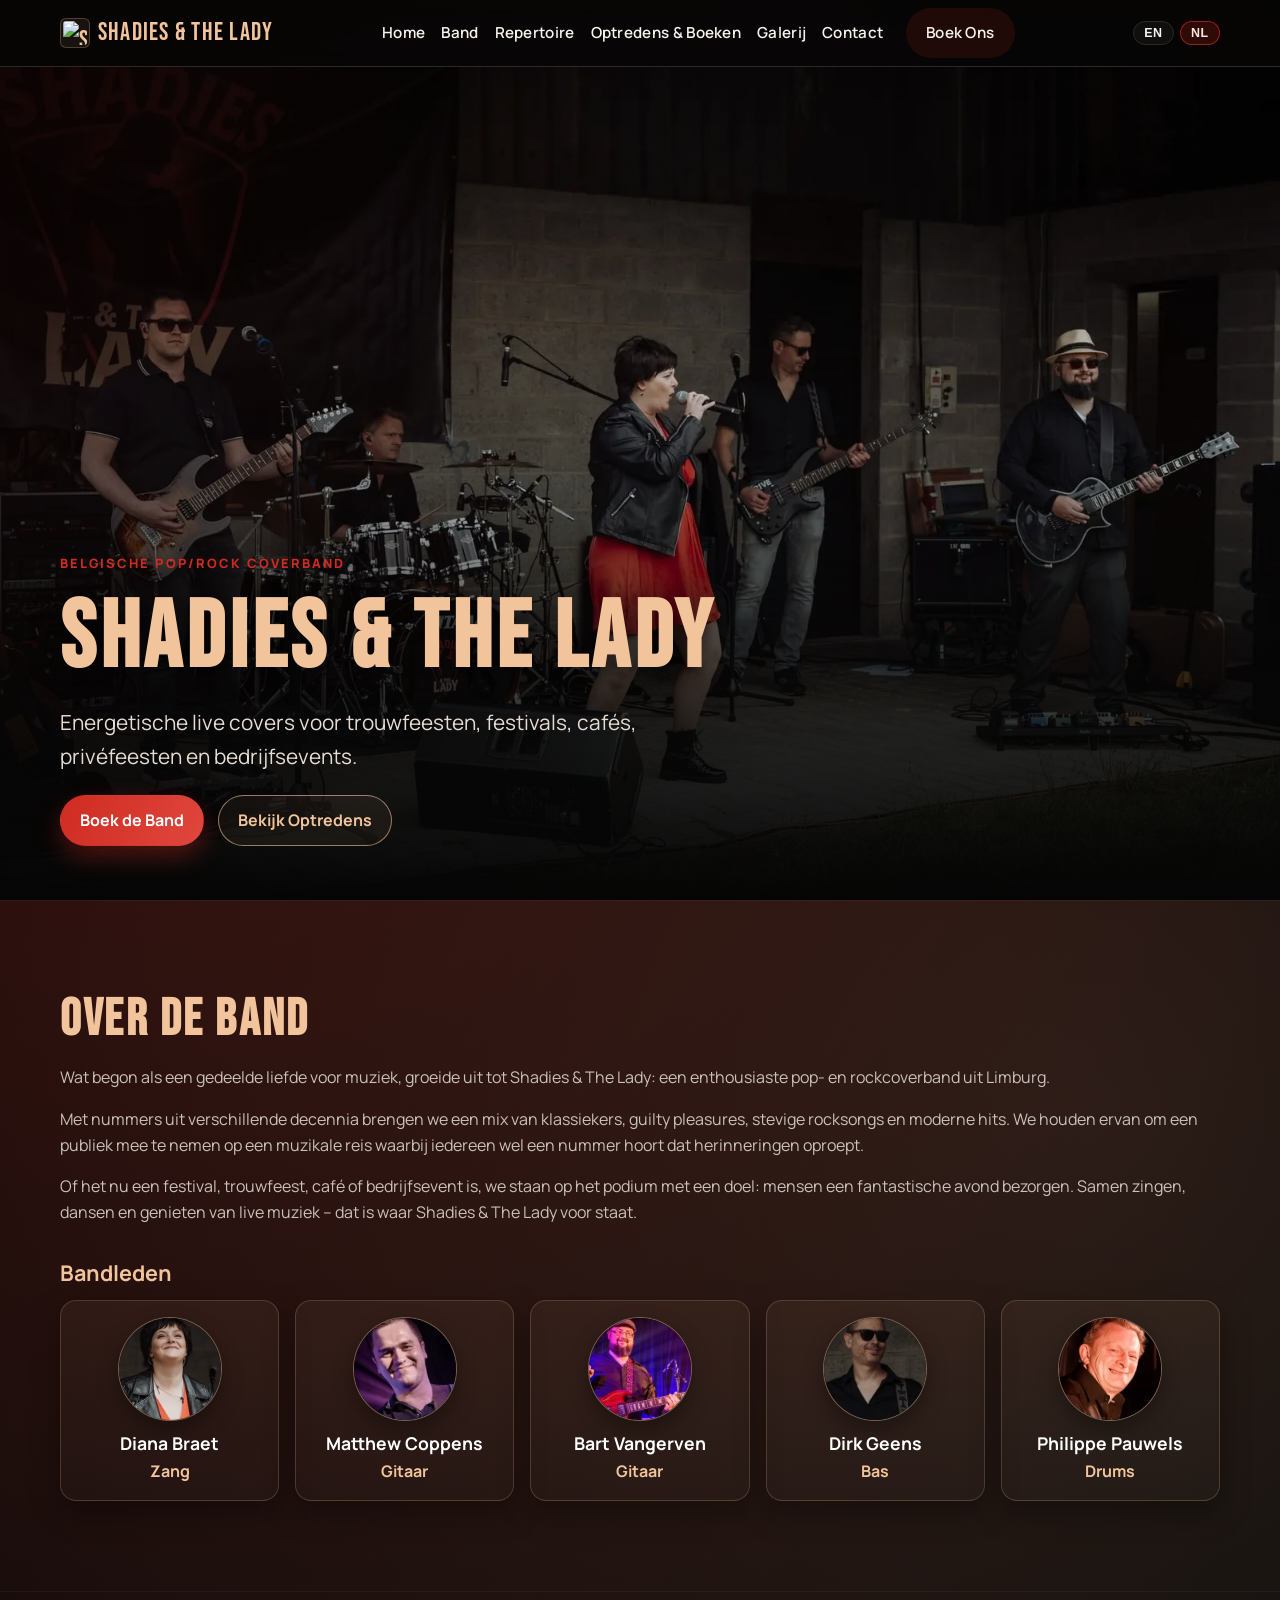
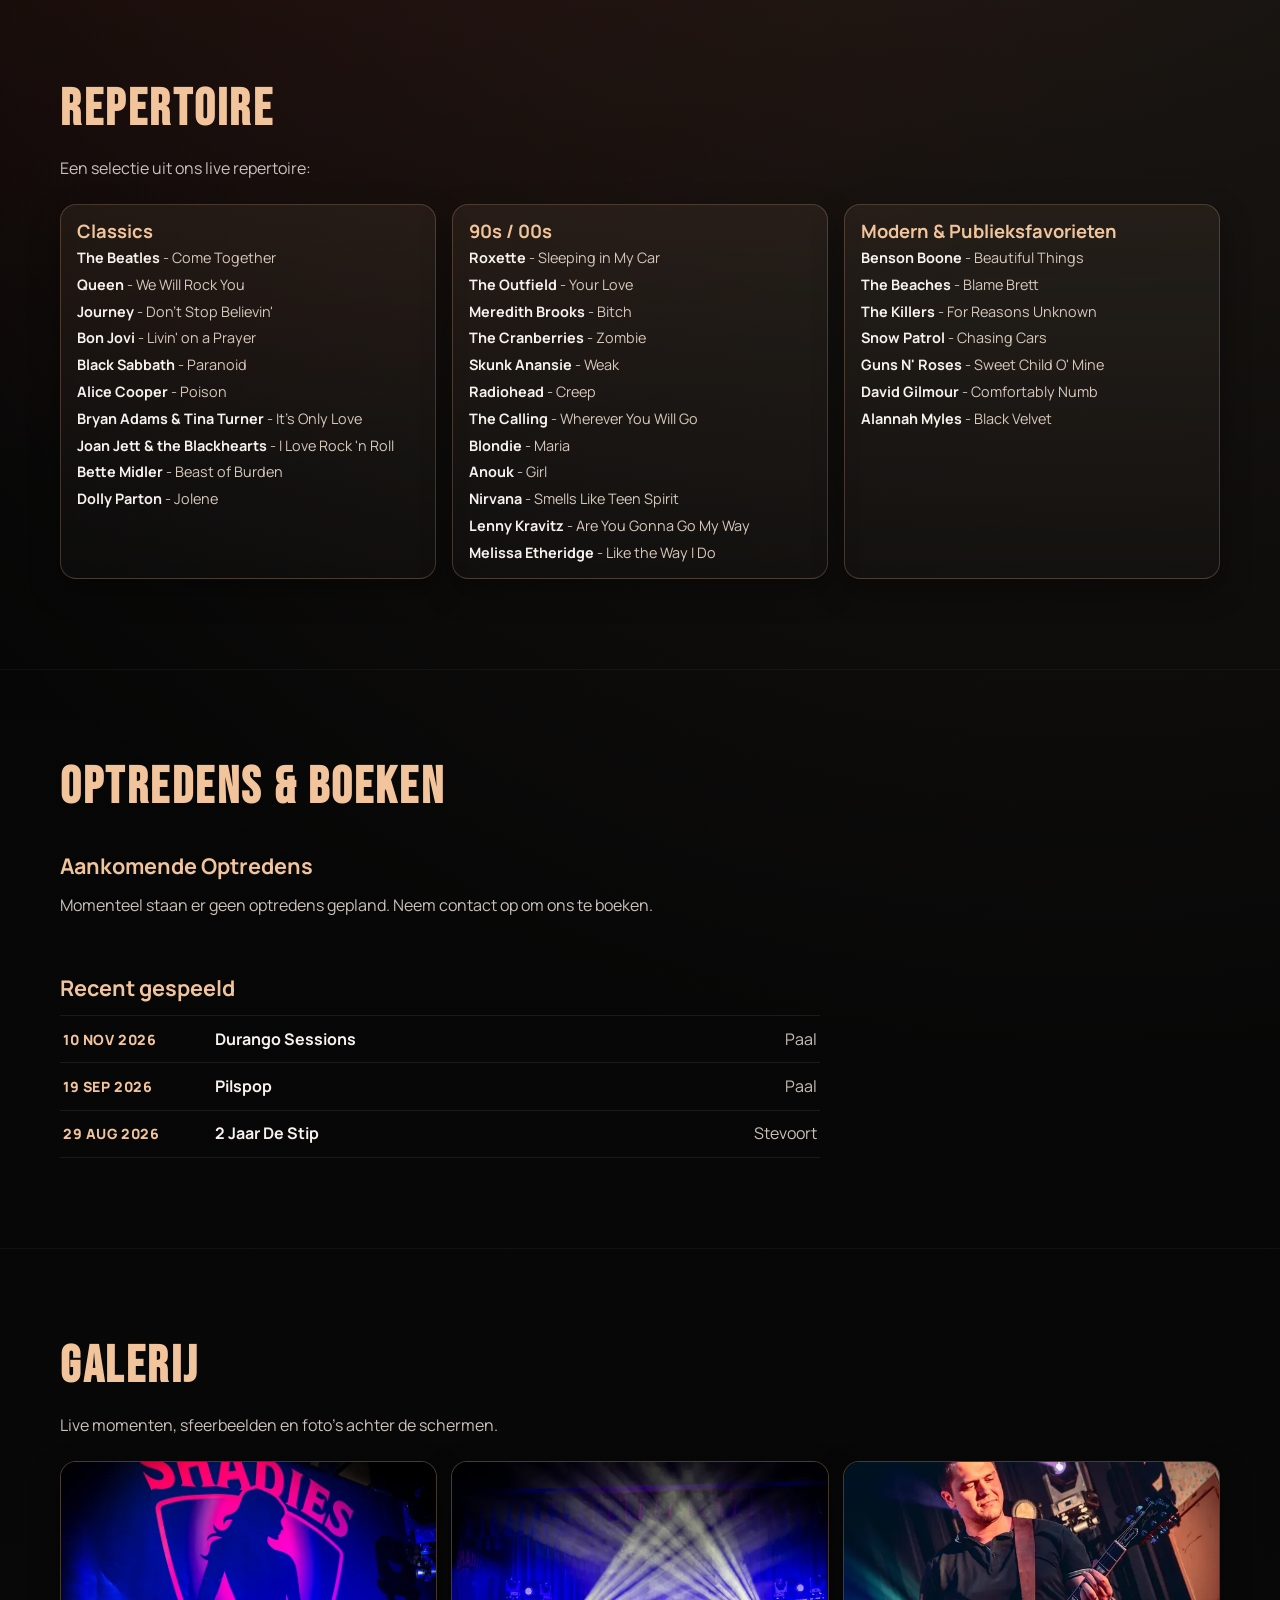
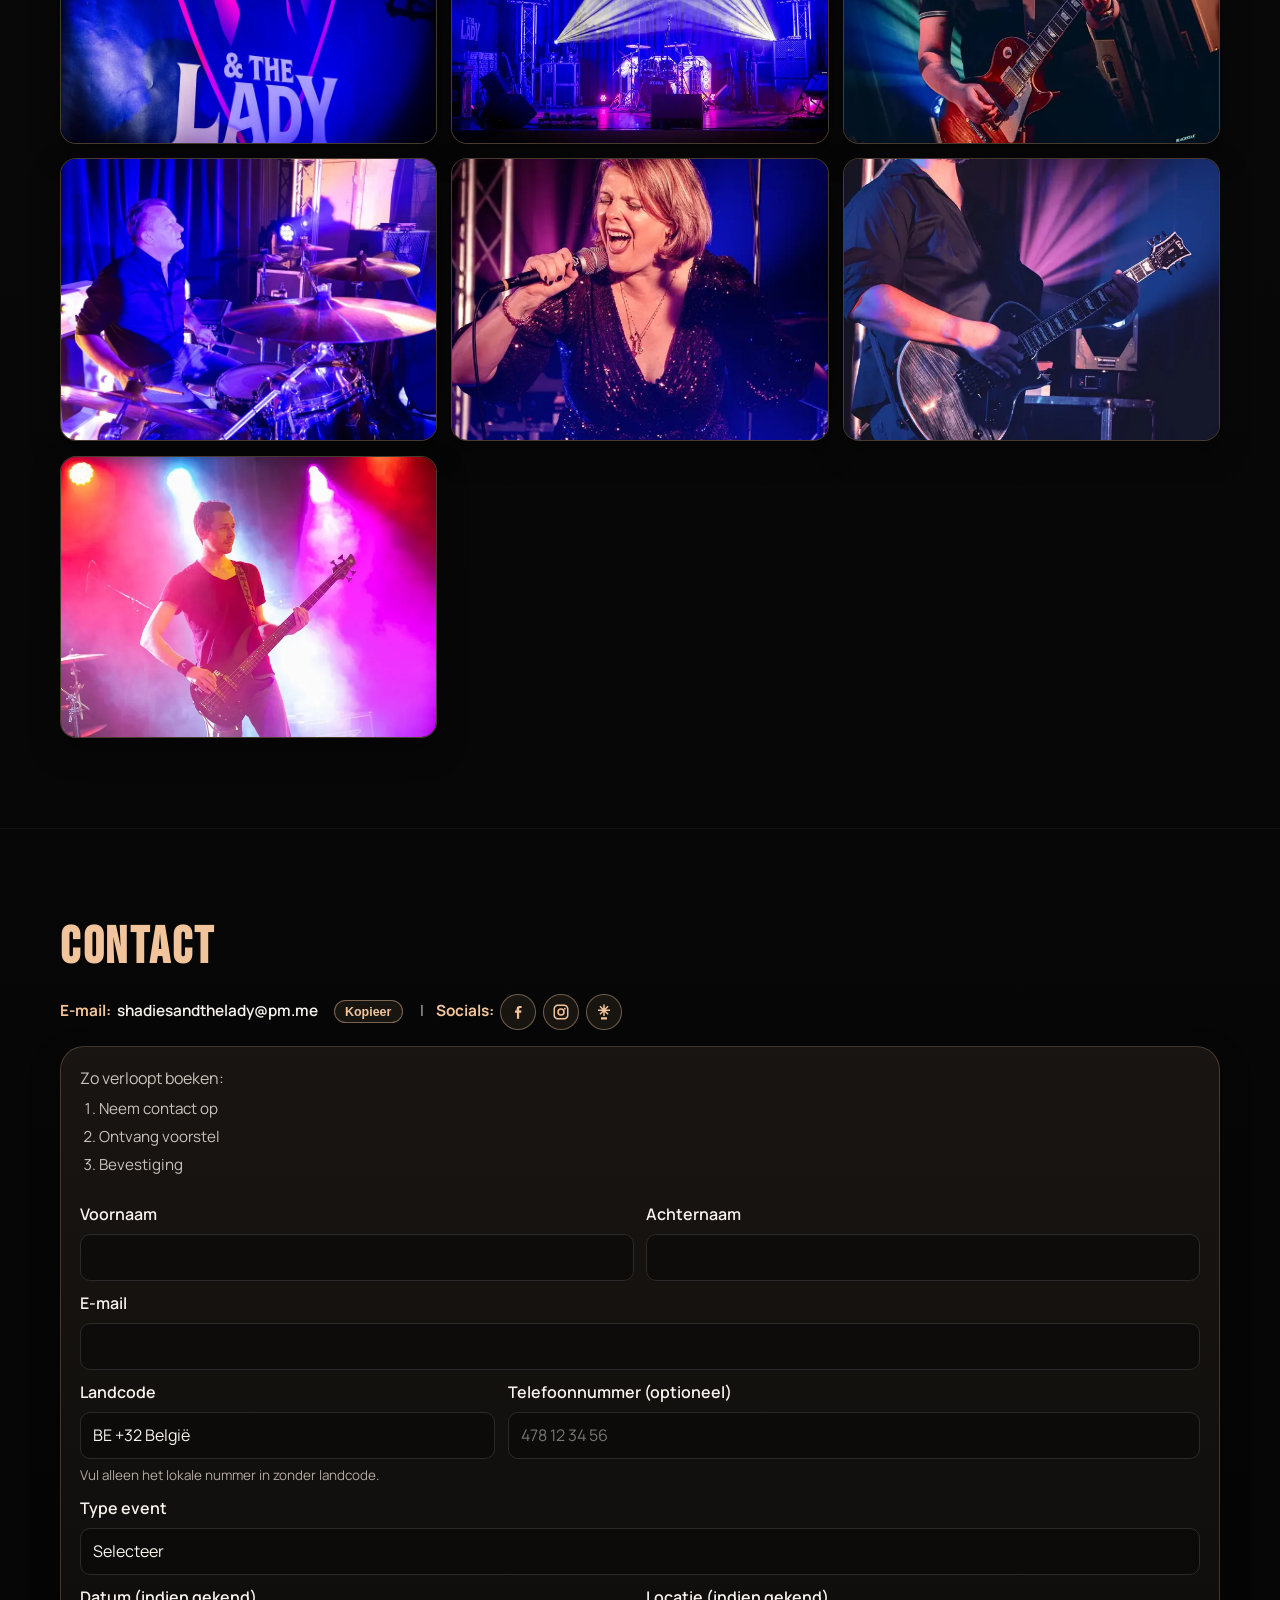
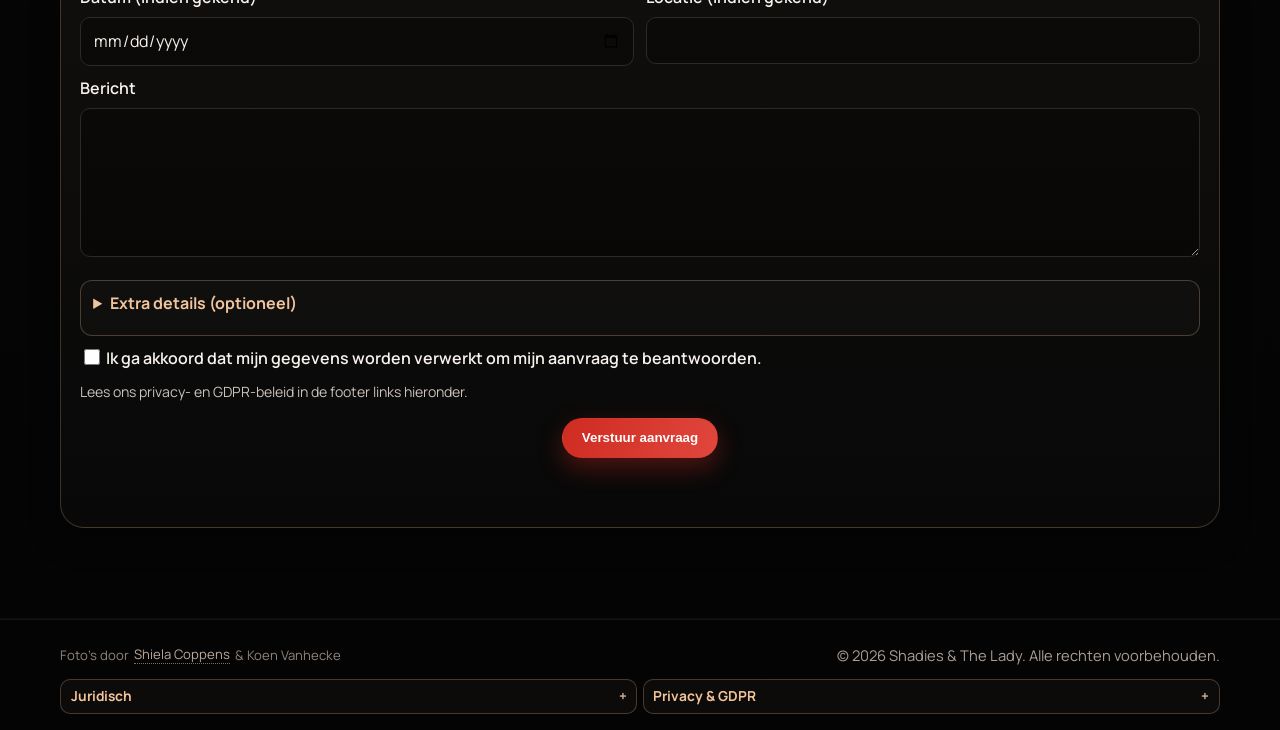
==== index.html @ c7a5f07b "Add files via upload" ====
<!DOCTYPE html>
<!--
  File purpose: Main one-page website for Shadies & The Lady.
  Bilingual content hooks, booking info, and contact form integration.
  The gig list is rendered into #gigsTimeline from the GIGS array in js/script.js.
-->
<html lang="nl" data-current-lang="nl">
<head>
  <meta charset="UTF-8" />
  <meta name="viewport" content="width=device-width, initial-scale=1.0" />

  <!-- SEO -->
  <meta
    name="description"
    content="Shadies & The Lady is een all-round Belgische pop/rock coverband uit Limburg. Wij spelen op trouwfeesten, festivals, privéfeesten, cafés en bedrijfsevents."
    data-i18n-attr="content"
    data-i18n-key="meta.description"
  />
  <meta
    name="keywords"
    content="Shadies & The Lady, coverband, pop covers, rock covers, Limburg, België, trouwband, festivalband, live muziek"
  />
  <meta
    property="og:title"
    content="Shadies & The Lady | Pop & Rock Coverband Limburg België"
    data-i18n-attr="content"
    data-i18n-key="meta.ogTitle"
  />
  <meta
    property="og:description"
    content="Energetische live covers voor trouwfeesten, festivals, privéfeesten, cafés en bedrijfsevents."
    data-i18n-attr="content"
    data-i18n-key="meta.ogDescription"
  />
  <meta property="og:type" content="website" />
  <meta property="og:site_name" content="Shadies & The Lady" />
  <meta property="og:locale" content="nl_BE" />
  <meta property="og:locale:alternate" content="en_US" />
  <meta property="og:url" content="https://www.shadiesandthelady.be/" />
  <meta property="og:image" content="https://www.shadiesandthelady.be/assets/images/social-preview-band.jpg" />
  <meta property="og:image:type" content="image/jpeg" />
  <meta property="og:image:width" content="1200" />
  <meta property="og:image:height" content="630" />
  <meta
    property="og:image:alt"
    content="Shadies & The Lady live op het podium"
    data-i18n-attr="content"
    data-i18n-key="meta.ogImageAlt"
  />
  <meta name="twitter:card" content="summary_large_image" />
  <meta
    name="twitter:title"
    content="Shadies & The Lady | Pop & Rock Coverband Limburg België"
    data-i18n-attr="content"
    data-i18n-key="meta.ogTitle"
  />
  <meta
    name="twitter:description"
    content="Energetische live covers voor trouwfeesten, festivals, privéfeesten, cafés en bedrijfsevents."
    data-i18n-attr="content"
    data-i18n-key="meta.ogDescription"
  />
  <meta name="twitter:image" content="https://www.shadiesandthelady.be/assets/images/social-preview-band.jpg" />
  <meta
    name="twitter:image:alt"
    content="Shadies & The Lady live op het podium"
    data-i18n-attr="content"
    data-i18n-key="meta.ogImageAlt"
  />

  <title data-i18n-key="meta.title">Shadies & The Lady | Pop & Rock Coverband Limburg België</title>

  <link rel="preload" href="assets/fonts/bebas-neue-latin.woff2" as="font" type="font/woff2" crossorigin />
  <link rel="preload" href="assets/fonts/manrope-latin-variable.woff2" as="font" type="font/woff2" crossorigin />
  <link rel="stylesheet" href="css/style.css" />
  <link rel="canonical" href="https://www.shadiesandthelady.be/" />
  <link rel="icon" type="image/png" sizes="32x32" href="assets/images/Shadies-and-the-lady_favicon.png" />
  <link rel="apple-touch-icon" href="assets/images/apple-touch-icon.png" />

  <script type="application/ld+json">
  {
    "@context": "https://schema.org",
    "@type": "MusicGroup",
    "name": "Shadies & The Lady",
    "url": "https://www.shadiesandthelady.be/",
    "image": "https://www.shadiesandthelady.be/assets/images/social-preview-band.jpg",
    "logo": "https://www.shadiesandthelady.be/assets/images/Shadies-and-the-lady.svg",
    "description": "Shadies & The Lady is een all-round Belgische pop/rock coverband uit Limburg voor trouwfeesten, festivals, privéfeesten, cafés en bedrijfsevents.",
    "genre": ["Pop", "Rock", "Cover band"],
    "email": "shadiesandthelady@pm.me",
    "foundingLocation": {
      "@type": "Place",
      "address": {
        "@type": "PostalAddress",
        "addressRegion": "Limburg",
        "addressCountry": "BE"
      }
    },
    "areaServed": {
      "@type": "Country",
      "name": "Belgium"
    },
    "sameAs": [
      "https://www.facebook.com/people/Shadies-The-Lady/61582410604672/",
      "https://www.instagram.com/shadiesandthelady",
      "https://linktr.ee/shadiesandthelady"
    ],
    "member": [
      { "@type": "Person", "name": "Diana Braet", "roleName": "Vocals" },
      { "@type": "Person", "name": "Matthew Coppens", "roleName": "Guitar" },
      { "@type": "Person", "name": "Bart Vangerven", "roleName": "Guitar" },
      { "@type": "Person", "name": "Dirk Geens", "roleName": "Bass" },
      { "@type": "Person", "name": "Philippe Pauwels", "roleName": "Drums" }
    ]
  }
  </script>

  <script type="application/ld+json" id="gigsStructuredData"></script>
</head>
<body>
  <header class="site-header">
    <div class="container nav-container">
      <a class="brand" href="#home" aria-label="Ga naar home sectie" data-i18n-aria-label-key="brand.homeAria">
        <img
          class="brand-logo"
          src="assets/images/Shadies-and-the-lady.svg"
          alt="Shadies and The Lady logo"
          width="400"
          height="400"
        />
        <span class="brand-text">Shadies &amp; The Lady</span>
      </a>

      <button
        class="nav-toggle"
        aria-label="Open navigatiemenu"
        aria-expanded="false"
        data-i18n-aria-label-key="nav.toggleAria"
      >
        <span></span>
        <span></span>
        <span></span>
      </button>

      <nav class="site-nav" aria-label="Hoofdnavigatie" data-i18n-aria-label-key="nav.mainAria">
        <a href="#home" data-i18n-key="nav.home">Home</a>
        <a href="#band" data-i18n-key="nav.band">Band</a>
        <a href="#repertoire" data-i18n-key="nav.repertoire">Repertoire</a>
        <a href="#gigs-booking" data-i18n-key="nav.gigsBooking">Optredens &amp; Boeken</a>
        <a href="#gallery" data-i18n-key="nav.gallery">Galerij</a>
        <a href="#contact" data-i18n-key="nav.contact">Contact</a>
        <a class="btn btn-nav" href="#contact" data-i18n-key="nav.book">Boek Ons</a>
      </nav>

      <div class="language-switcher" aria-label="Taalkeuze" data-i18n-aria-label-key="lang.aria">
        <button type="button" class="lang-btn" data-lang="en" aria-pressed="false">EN</button>
        <button type="button" class="lang-btn is-active" data-lang="nl" aria-pressed="true">NL</button>
      </div>
    </div>
  </header>

  <main>
    <section id="home" class="section hero">
      <div class="hero-media">
        <img
          class="hero-photo"
          src="assets/images/band-live-1600.webp"
          srcset="
            assets/images/band-live-960.webp 960w,
            assets/images/band-live-1600.webp 1600w,
            assets/images/band-live-2048.webp 2048w
          "
          sizes="100vw"
          width="2048"
          height="1365"
          alt="Shadies & The Lady live op het podium"
          data-i18n-alt-key="hero.photoAlt"
          fetchpriority="high"
        />
      </div>
      <div class="container hero-content">
        <div class="hero-copy">
          <p class="eyebrow" data-i18n-key="hero.eyebrow">Belgische Pop/Rock Coverband</p>
          <h1>Shadies &amp; The Lady</h1>
          <p class="lead" data-i18n-key="hero.lead">
            Energetische live covers voor trouwfeesten, festivals, cafés, privéfeesten en bedrijfsevents.
          </p>
          <div class="hero-actions">
            <a class="btn btn-primary" href="#contact" data-i18n-key="hero.ctaPrimary">Boek de Band</a>
            <a class="btn btn-secondary" href="#gigs-booking" data-i18n-key="hero.ctaSecondary">Bekijk Optredens</a>
          </div>
        </div>
      </div>
    </section>

    <section id="band" class="section reveal">
      <div class="container">
        <h2 data-i18n-key="band.title">Over de Band</h2>
        <p data-i18n-key="band.p1">Wat begon als een gedeelde liefde voor muziek, groeide uit tot Shadies &amp; The Lady: een enthousiaste pop- en rockcoverband uit Limburg.</p>
        <p data-i18n-key="band.p2">
          Met nummers uit verschillende decennia brengen we een mix van klassiekers, guilty pleasures, stevige rocksongs en moderne hits. We houden ervan om een publiek mee te nemen op een muzikale reis waarbij iedereen wel een nummer hoort dat herinneringen oproept.
        </p>
        <p data-i18n-key="band.p3">
          Of het nu een festival, trouwfeest, café of bedrijfsevent is, we staan op het podium met een doel: mensen een fantastische avond bezorgen. Samen zingen, dansen en genieten van live muziek &ndash; dat is waar Shadies &amp; The Lady voor staat.
        </p>

        <h3 class="subsection-title" data-i18n-key="band.membersTitle">Bandleden</h3>

        <div class="members-grid" id="membersGrid">
          <article class="member-card member-toggle" data-member-id="diana" tabindex="0" role="button" aria-expanded="false" aria-controls="memberBioPanel">
            <div class="member-photo member-photo-diana">
              <img src="assets/images/headshot-diana.webp" alt="Diana Braet" loading="lazy" />
            </div>
            <h4>Diana Braet</h4>
            <p data-i18n-key="role.singer">Zang</p>
          </article>
          <article class="member-card member-toggle" data-member-id="matthew" tabindex="0" role="button" aria-expanded="false" aria-controls="memberBioPanel">
            <div class="member-photo member-photo-matthew">
              <img src="assets/images/headshot-matthew.webp" alt="Matthew Coppens" loading="lazy" />
            </div>
            <h4>Matthew Coppens</h4>
            <p data-i18n-key="role.guitar">Gitaar</p>
          </article>
          <article class="member-card member-toggle" data-member-id="bart" tabindex="0" role="button" aria-expanded="false" aria-controls="memberBioPanel">
            <div class="member-photo member-photo-bart">
              <img src="assets/images/headshot-bart.webp" alt="Bart Vangerven" loading="lazy" />
            </div>
            <h4>Bart Vangerven</h4>
            <p data-i18n-key="role.guitar">Gitaar</p>
          </article>
          <article class="member-card member-toggle" data-member-id="dirk" tabindex="0" role="button" aria-expanded="false" aria-controls="memberBioPanel">
            <div class="member-photo member-photo-dirk">
              <img src="assets/images/headshot-dirk.webp" alt="Dirk Geens" loading="lazy" />
            </div>
            <h4>Dirk Geens</h4>
            <p data-i18n-key="role.bass">Bas</p>
          </article>
          <article class="member-card member-toggle" data-member-id="philippe" tabindex="0" role="button" aria-expanded="false" aria-controls="memberBioPanel">
            <div class="member-photo member-photo-philippe">
              <img src="assets/images/headshot-philippe.webp" alt="Philippe Pauwels" loading="lazy" />
            </div>
            <h4>Philippe Pauwels</h4>
            <p data-i18n-key="role.drums">Drums</p>
          </article>

        </div>
        <article id="memberBioPanel" class="member-bio-panel" hidden aria-live="polite">
          <div id="memberBioText" class="member-bio-text"></div>
        </article>
      </div>
    </section>

    <section id="repertoire" class="section reveal">
      <div class="container">
        <h2 data-i18n-key="repertoire.title">Repertoire</h2>
        <p class="section-intro" data-i18n-key="repertoire.intro">Een selectie uit ons live repertoire:</p>
        <div class="repertoire-grid">
          <article class="repertoire-card">
            <h3 data-i18n-key="repertoire.classicsTitle">Classics</h3>
            <ul class="repertoire-songs">
              <li><span class="song-artist">The Beatles</span> - <span class="song-title">Come Together</span></li>
              <li><span class="song-artist">Queen</span> - <span class="song-title">We Will Rock You</span></li>
              <li><span class="song-artist">Journey</span> - <span class="song-title">Don't Stop Believin'</span></li>
              <li><span class="song-artist">Bon Jovi</span> - <span class="song-title">Livin' on a Prayer</span></li>
              <li><span class="song-artist">Black Sabbath</span> - <span class="song-title">Paranoid</span></li>
              <li><span class="song-artist">Alice Cooper</span> - <span class="song-title">Poison</span></li>
              <li><span class="song-artist">Bryan Adams &amp; Tina Turner</span> - <span class="song-title">It's Only Love</span></li>
              <li><span class="song-artist">Joan Jett &amp; the Blackhearts</span> - <span class="song-title">I Love Rock 'n Roll</span></li>
              <li><span class="song-artist">Bette Midler</span> - <span class="song-title">Beast of Burden</span></li>
              <li><span class="song-artist">Dolly Parton</span> - <span class="song-title">Jolene</span></li>
            </ul>
          </article>

          <article class="repertoire-card">
            <h3 data-i18n-key="repertoire.ninetiesTitle">90s / 00s</h3>
            <ul class="repertoire-songs">
              <li><span class="song-artist">Roxette</span> - <span class="song-title">Sleeping in My Car</span></li>
              <li><span class="song-artist">The Outfield</span> - <span class="song-title">Your Love</span></li>
              <li><span class="song-artist">Meredith Brooks</span> - <span class="song-title">Bitch</span></li>
              <li><span class="song-artist">The Cranberries</span> - <span class="song-title">Zombie</span></li>
              <li><span class="song-artist">Skunk Anansie</span> - <span class="song-title">Weak</span></li>
              <li><span class="song-artist">Radiohead</span> - <span class="song-title">Creep</span></li>
              <li><span class="song-artist">The Calling</span> - <span class="song-title">Wherever You Will Go</span></li>
              <li><span class="song-artist">Blondie</span> - <span class="song-title">Maria</span></li>
              <li><span class="song-artist">Anouk</span> - <span class="song-title">Girl</span></li>
              <li><span class="song-artist">Nirvana</span> - <span class="song-title">Smells Like Teen Spirit</span></li>
              <li><span class="song-artist">Lenny Kravitz</span> - <span class="song-title">Are You Gonna Go My Way</span></li>
              <li><span class="song-artist">Melissa Etheridge</span> - <span class="song-title">Like the Way I Do</span></li>
            </ul>
          </article>

          <article class="repertoire-card">
            <h3 data-i18n-key="repertoire.modernTitle">Modern &amp; Publieksfavorieten</h3>
            <ul class="repertoire-songs">
              <li><span class="song-artist">Benson Boone</span> - <span class="song-title">Beautiful Things</span></li>
              <li><span class="song-artist">The Beaches</span> - <span class="song-title">Blame Brett</span></li>
              <li><span class="song-artist">The Killers</span> - <span class="song-title">For Reasons Unknown</span></li>
              <li><span class="song-artist">Snow Patrol</span> - <span class="song-title">Chasing Cars</span></li>
              <li><span class="song-artist">Guns N' Roses</span> - <span class="song-title">Sweet Child O' Mine</span></li>
              <li><span class="song-artist">David Gilmour</span> - <span class="song-title">Comfortably Numb</span></li>
              <li><span class="song-artist">Alannah Myles</span> - <span class="song-title">Black Velvet</span></li>
            </ul>
          </article>
        </div>
      </div>
    </section>

    <section id="gigs-booking" class="section reveal">
      <div class="container">
        <h2 data-i18n-key="gigsBooking.title">Optredens &amp; Boeken</h2>

        <h3 class="subsection-title" data-i18n-key="gigs.title">Aankomende Optredens</h3>
        <div class="gigs-timeline" id="gigsTimeline"></div>
      </div>
    </section>

    <section id="gallery" class="section reveal">
      <div class="container">
        <h2 data-i18n-key="gallery.title">Galerij</h2>
        <p class="section-intro" data-i18n-key="gallery.intro">Live momenten, sfeerbeelden en foto's achter de schermen.</p>
        <div class="gallery-grid">
          <figure class="gallery-item">
            <img src="assets/images/live-moments-1000-thumb.webp" data-full="assets/images/live-moments-1000.jpg" alt="Banners zijn cool!" data-i18n-alt-key="gallery.photo1" loading="lazy" />
          </figure>
          <figure class="gallery-item">
            <img src="assets/images/live-moments-1001-thumb.webp" data-full="assets/images/live-moments-1001.jpg" alt="Ons werkstation" data-i18n-alt-key="gallery.photo2" loading="lazy" />
          </figure>
          <figure class="gallery-item">
            <img src="assets/images/live-moments-1002-thumb.webp" data-full="assets/images/live-moments-1002.jpg" alt="Matthew laat de gitaar knallen" data-i18n-alt-key="gallery.photo3" loading="lazy" />
          </figure>
          <figure class="gallery-item">
            <img src="assets/images/live-moments-1003-thumb.webp" data-full="assets/images/live-moments-1003.jpg" alt="Philippe gaat los op de drums" data-i18n-alt-key="gallery.photo4" loading="lazy" />
          </figure>
          <figure class="gallery-item">
            <img src="assets/images/live-moments-1004-thumb.webp" data-full="assets/images/live-moments-1004.jpg" alt="Diana zingt haar hart uit haar lijf" data-i18n-alt-key="gallery.photo5" loading="lazy" />
          </figure>
          <figure class="gallery-item">
            <img src="assets/images/live-moments-1005-thumb.webp" data-full="assets/images/live-moments-1005.jpg" alt="Bart trekt zijn gitaargezichten" data-i18n-alt-key="gallery.photo6" loading="lazy" />
          </figure>
          <figure class="gallery-item">
            <img src="assets/images/live-moments-1006-thumb.webp" data-full="assets/images/live-moments-1006.jpeg" alt="Dirk houdt de groove strak" data-i18n-alt-key="gallery.photo7" loading="lazy" />
          </figure>
        </div>

        <div
          id="galleryLightbox"
          class="gallery-lightbox"
          role="dialog"
          aria-modal="true"
          aria-hidden="true"
          aria-label="Vergrote galerijfoto"
          data-i18n-aria-label-key="gallery.lightboxDialogAria"
        >
          <button
            type="button"
            id="lightboxClose"
            class="lightbox-btn lightbox-close"
            aria-label="Sluiten"
            data-i18n-aria-label-key="gallery.lightboxCloseAria"
            title="Sluiten"
            data-i18n-title-key="gallery.lightboxCloseTitle"
          >
            ×
          </button>

          <button
            type="button"
            id="lightboxPrev"
            class="lightbox-btn lightbox-nav lightbox-prev"
            aria-label="Vorige foto"
            data-i18n-aria-label-key="gallery.lightboxPrevAria"
            title="Vorige"
            data-i18n-title-key="gallery.lightboxPrevTitle"
          >
            ‹
          </button>

          <figure class="lightbox-figure">
            <img id="lightboxImage" alt="" />
            <figcaption id="lightboxCaption" class="lightbox-caption"></figcaption>
          </figure>

          <p id="lightboxCounter" class="lightbox-counter" aria-live="polite"></p>

          <button
            type="button"
            id="lightboxNext"
            class="lightbox-btn lightbox-nav lightbox-next"
            aria-label="Volgende foto"
            data-i18n-aria-label-key="gallery.lightboxNextAria"
            title="Volgende"
            data-i18n-title-key="gallery.lightboxNextTitle"
          >
            ›
          </button>
        </div>
      </div>
    </section>

    <section id="contact" class="section reveal">
      <div class="container">
        <h2 data-i18n-key="contact.title">Contact</h2>

        <div class="contact-direct" role="group" aria-label="Direct contact">
          <div class="contact-direct-row">
            <strong data-i18n-key="contact.emailLabel">E-mail:</strong>
            <span id="contactEmail" class="contact-email">shadiesandthelady@pm.me</span>
            <button type="button" id="copyEmailButton" class="copy-btn" data-i18n-key="contact.copyEmail">Kopieer</button>
            <p id="copy-status" class="copy-status" aria-live="polite"></p>
          </div>
          <span class="contact-direct-sep" aria-hidden="true">|</span>
          <div class="contact-direct-row">
            <strong data-i18n-key="contact.socialLabel">Socials:</strong>
            <div class="social-links" role="list">
              <a
              class="social-link"
              href="https://www.facebook.com/people/Shadies-The-Lady/61582410604672/"
              target="_blank"
              rel="noopener noreferrer"
              aria-label="Facebook"
              data-i18n-aria-label-key="social.facebookAria"
              title="Facebook"
              data-i18n-title-key="social.facebookTitle"
            >
              <svg viewBox="0 0 24 24" aria-hidden="true" focusable="false">
                <path d="M13.5 21v-8h2.7l.4-3h-3.1V8.2c0-.9.3-1.5 1.6-1.5h1.7V4c-.3 0-1.3-.1-2.5-.1-2.5 0-4.2 1.5-4.2 4.3V10H8v3h2.6v8h2.9z" />
              </svg>
            </a>
            <a
              class="social-link"
              href="https://www.instagram.com/shadiesandthelady"
              target="_blank"
              rel="noopener noreferrer"
              aria-label="Instagram"
              data-i18n-aria-label-key="social.instagramAria"
              title="Instagram"
              data-i18n-title-key="social.instagramTitle"
            >
              <svg viewBox="0 0 24 24" aria-hidden="true" focusable="false">
                <path d="M7.5 2h9C19 2 22 5 22 7.5v9c0 2.5-3 5.5-5.5 5.5h-9C5 22 2 19 2 16.5v-9C2 5 5 2 7.5 2zm-.1 2C6 4 4 6 4 7.4v9.2C4 18 6 20 7.4 20h9.2c1.4 0 3.4-2 3.4-3.4V7.4C20 6 18 4 16.6 4H7.4zM12 7a5 5 0 100 10 5 5 0 000-10zm0 2.1a2.9 2.9 0 110 5.8 2.9 2.9 0 010-5.8zm5.2-2.7a1.2 1.2 0 100 2.4 1.2 1.2 0 000-2.4z" />
              </svg>
            </a>
            <a
              class="social-link"
              href="https://linktr.ee/shadiesandthelady"
              target="_blank"
              rel="noopener noreferrer"
              aria-label="Linktree"
              data-i18n-aria-label-key="social.linktreeAria"
              title="Linktree"
              data-i18n-title-key="social.linktreeTitle"
            >
              <svg viewBox="0 0 24 24" aria-hidden="true" focusable="false">
                <path d="M11 2h2v5.2l3.7-3.7 1.4 1.4L14.4 8.6H20v2h-5.6l3.7 3.7-1.4 1.4L13 12v5.2h-2V12l-3.7 3.7-1.4-1.4 3.7-3.7H4v-2h5.6L5.9 4.9l1.4-1.4L11 7.2V2zM8 19h8v3H8v-3z" />
              </svg>
            </a>
          </div>
          </div>
        </div>

        <div class="contact-layout">
          <form
            id="contact-form"
            class="contact-form contact-card"
            action="https://formspree.io/f/mwlevdzy"
            method="POST"
            novalidate
          >
            <p class="form-note" data-i18n-key="form.note">
              Zo verloopt boeken:
            </p>
            <ol class="booking-flow-inline">
              <li data-i18n-key="booking.step1Title">Neem contact op</li>
              <li data-i18n-key="booking.step2Title">Ontvang voorstel</li>
              <li data-i18n-key="booking.step3Title">Bevestiging</li>
            </ol>

            <div class="form-grid-two">
              <div>
                <label for="firstName" data-i18n-key="form.firstNameLabel">Voornaam</label>
                <input id="firstName" name="firstName" type="text" autocomplete="given-name" required />
              </div>
              <div>
                <label for="lastName" data-i18n-key="form.lastNameLabel">Achternaam</label>
                <input id="lastName" name="lastName" type="text" autocomplete="family-name" required />
              </div>
            </div>

            <label for="email" data-i18n-key="form.emailLabel">E-mail</label>
            <input id="email" name="email" type="email" autocomplete="email" required />

            <div class="form-grid-two phone-row">
              <div>
                <label for="phoneCountryCode" data-i18n-key="form.phoneCodeLabel">Landcode</label>
                <select id="phoneCountryCode" name="phoneCountryCode">
                  <option value="+32" data-i18n-key="form.phoneCodeBE">BE +32 België</option>
                  <option value="+31" data-i18n-key="form.phoneCodeNL">NL +31 Nederland</option>
                  <option value="+33" data-i18n-key="form.phoneCodeFR">FR +33 Frankrijk</option>
                  <option value="+49" data-i18n-key="form.phoneCodeDE">DE +49 Duitsland</option>
                  <option value="other" data-i18n-key="form.phoneCodeOther">Andere</option>
                </select>
              </div>
              <div>
                <label for="phoneNumber" data-i18n-key="form.phoneNumberOptionalLabel">Telefoonnummer (optioneel)</label>
                <input id="phoneNumber" name="phoneNumber" type="tel" inputmode="tel" autocomplete="tel-national" placeholder="478 12 34 56" />
              </div>
            </div>
            <p class="field-help" data-i18n-key="form.phoneHelp">Vul alleen het lokale nummer in zonder landcode.</p>

            <label for="eventType" data-i18n-key="form.eventTypeLabel">Type event</label>
            <select id="eventType" name="eventType" required>
              <option value="" data-i18n-key="form.selectDefault">Selecteer</option>
              <option value="wedding" data-i18n-key="form.eventWedding">Trouwfeest</option>
              <option value="festival" data-i18n-key="form.eventFestival">Festival</option>
              <option value="private" data-i18n-key="form.eventPrivate">Privéfeest</option>
              <option value="corporate" data-i18n-key="form.eventCorporate">Bedrijfsevent</option>
              <option value="other" data-i18n-key="form.eventOther">Anders</option>
            </select>

            <div class="form-grid-two">
              <div>
                <label for="eventDate" data-i18n-key="form.dateLabel">Datum (indien gekend)</label>
                <input id="eventDate" name="eventDate" type="date" />
              </div>
              <div>
                <label for="location" data-i18n-key="form.locationLabel">Locatie (indien gekend)</label>
                <input id="location" name="location" type="text" />
              </div>
            </div>

            <label for="message" data-i18n-key="form.messageLabel">Bericht</label>
            <textarea id="message" name="message" rows="5" required></textarea>

            <details class="optional-details">
              <summary data-i18n-key="form.optionalDetailsSummary">Extra details (optioneel)</summary>

              <label for="specialRequests" data-i18n-key="form.specialRequestsLabel">Speciale wensen of verzoeknummers</label>
              <textarea id="specialRequests" name="specialRequests" rows="4"></textarea>
            </details>

            <label class="consent-row" for="privacyConsent">
              <input id="privacyConsent" name="privacyConsent" type="checkbox" required />
              <span data-i18n-key="form.privacyConsent">Ik ga akkoord dat mijn gegevens worden verwerkt om mijn aanvraag te beantwoorden.</span>
            </label>
            <p class="privacy-note" data-i18n-key="form.privacyNote">Lees ons privacy- en GDPR-beleid in de footer links hieronder.</p>

            <input type="hidden" id="formLanguage" name="language" value="nl" />
            <input type="text" name="_gotcha" tabindex="-1" autocomplete="off" aria-hidden="true" class="hp-field" />
            <input type="hidden" name="_subject" value="Nieuwe boekingsaanvraag via website" />

            <button type="submit" class="btn btn-primary" data-i18n-key="form.submit">Verstuur aanvraag</button>
            <p id="form-status" class="form-status" aria-live="polite"></p>
          </form>
        </div>
      </div>
    </section>

  </main>

  <footer class="site-footer">
    <div class="container footer-bottom">
      <div class="footer-meta">
        <span class="photo-credits">
          <span data-i18n-key="footer.photoCreditsLabel">Foto's door</span>
          <a href="https://www.momentsbyshiela.be/" target="_blank" rel="noopener noreferrer">Shiela Coppens</a>
          <span>&amp; Koen Vanhecke</span>
        </span>
        <p data-i18n-key="footer.copy">© 2026 Shadies &amp; The Lady. Alle rechten voorbehouden.</p>
      </div>

      <div class="footer-legal-accordion">
        <details class="footer-legal-item">
          <summary data-i18n-key="footer.legalLink">Juridisch</summary>
          <p data-i18n-key="legal.text">Deze website dient als informatie- en contactkanaal voor boekingen van Shadies &amp; The Lady.</p>
        </details>
        <details class="footer-legal-item">
          <summary data-i18n-key="footer.privacyLink">Privacy &amp; GDPR</summary>
          <p data-i18n-key="privacy.text">We gebruiken ingezonden contactgegevens uitsluitend om je aanvraag te beantwoorden. Formulierinzendingen worden verwerkt via Formspree als verwerker. Volgens hun publieke documentatie worden inzendingen op het gratis plan tot 30 dagen bewaard, en gebruikt Formspree Standard Contractual Clauses voor internationale gegevensoverdracht. Wij bewaren je gegevens zelf niet langer dan nodig voor de opvolging van je aanvraag.</p>
        </details>
      </div>
    </div>
  </footer>

  <script src="js/script.js"></script>
</body>
</html>
---- css/style.css ----
/*
  File purpose: Styling for the one-page bilingual band website.
  Includes responsive layout, gig cards and poster buttons, booking/contact styles,
  lightbox styles, and accessibility-friendly UI with reduced-motion support.
*/

/* Fonts are self-hosted (no requests to Google), both under the SIL Open Font License. */
@font-face {
  font-family: "Bebas Neue";
  font-style: normal;
  font-weight: 400;
  font-display: swap;
  src: url("../assets/fonts/bebas-neue-latin.woff2") format("woff2");
}

@font-face {
  font-family: "Manrope";
  font-style: normal;
  font-weight: 200 800;
  font-display: swap;
  src: url("../assets/fonts/manrope-latin-variable.woff2") format("woff2");
}

:root {
  --color-bg: #050505;
  --color-bg-soft: #101010;
  --color-primary: #f2c49b;
  --color-accent: #cf2b21;
  --color-text: #f7f2ed;
  --color-text-muted: #c9c1ba;
  --color-line: #2a2a2a;
  --color-card: rgba(255, 255, 255, 0.03);
  --radius-sm: 10px;
  --radius-md: 16px;
  --radius-lg: 24px;
  --shadow-soft: 0 12px 30px rgba(0, 0, 0, 0.35);
  --container-max: 1160px;
  --ease: 250ms ease;
}

*,
*::before,
*::after {
  box-sizing: border-box;
}

html {
  scroll-behavior: smooth;
}

/* Keeps anchor targets clear of the sticky header. */
section[id] {
  scroll-margin-top: 76px;
}

body {
  margin: 0;
  font-family: "Manrope", "Segoe UI", Tahoma, sans-serif;
  color: var(--color-text);
  background:
    radial-gradient(circle at 15% 10%, rgba(207, 43, 33, 0.22), transparent 30%),
    radial-gradient(circle at 85% 20%, rgba(242, 196, 155, 0.12), transparent 35%),
    linear-gradient(180deg, #020202 0%, #080808 60%, #040404 100%);
  line-height: 1.6;
}

img,
iframe {
  max-width: 100%;
  display: block;
}

.container {
  width: min(100% - 2.5rem, var(--container-max));
  margin-inline: auto;
}

.site-header {
  position: sticky;
  top: 0;
  z-index: 30;
  background: rgba(5, 5, 5, 0.9);
  backdrop-filter: blur(8px);
  border-bottom: 1px solid var(--color-line);
}

.nav-container {
  min-height: 66px;
  display: flex;
  align-items: center;
  justify-content: space-between;
  gap: 0.9rem;
  position: relative;
}

.brand {
  text-decoration: none;
  color: var(--color-primary);
  font-family: "Bebas Neue", Impact, sans-serif;
  font-size: clamp(1.15rem, 3.3vw, 1.55rem);
  letter-spacing: 0.05em;
  white-space: nowrap;
  display: inline-flex;
  align-items: center;
  gap: 0.5rem;
}

.brand-logo {
  height: 30px;
  width: 30px;
  border-radius: 6px;
  object-fit: contain;
  background: rgba(242, 196, 155, 0.08);
  border: 1px solid rgba(242, 196, 155, 0.25);
  padding: 2px;
}

.brand-text {
  line-height: 1;
}

.site-nav {
  display: flex;
  align-items: center;
  gap: 1rem;
}

.site-nav a {
  position: relative;
  text-decoration: none;
  color: var(--color-text);
  font-weight: 600;
  font-size: 0.95rem;
  letter-spacing: 0.02em;
  transition: color var(--ease);
}

.site-nav a::after {
  content: "";
  position: absolute;
  left: 0;
  bottom: -0.35rem;
  width: 100%;
  height: 2px;
  background: linear-gradient(90deg, var(--color-accent), var(--color-primary));
  transform: scaleX(0);
  transform-origin: left;
  transition: transform var(--ease);
}

.site-nav a:hover,
.site-nav a:focus-visible {
  color: var(--color-primary);
}

.site-nav a:hover::after,
.site-nav a:focus-visible::after {
  transform: scaleX(1);
}

.btn-nav {
  background: rgba(207, 43, 33, 0.12);
  border-color: rgba(207, 43, 33, 0.45);
  color: #ffd7d4;
  margin-left: 0.4rem;
}

.btn-nav::after {
  display: none;
}

.language-switcher {
  display: inline-flex;
  gap: 0.35rem;
  margin-left: 0.6rem;
  align-items: center;
}

.lang-btn {
  border: 1px solid var(--color-line);
  background: rgba(255, 255, 255, 0.04);
  color: var(--color-text);
  border-radius: 999px;
  padding: 0.32rem 0.65rem;
  font-weight: 700;
  font-size: 0.78rem;
  letter-spacing: 0.04em;
  cursor: pointer;
  transition: all var(--ease);
  line-height: 1;
}

.lang-btn:hover,
.lang-btn:focus-visible {
  border-color: rgba(242, 196, 155, 0.55);
  color: var(--color-primary);
}

.lang-btn.is-active {
  background: rgba(207, 43, 33, 0.2);
  border-color: rgba(207, 43, 33, 0.65);
  color: #ffe3e0;
}

.nav-toggle {
  display: none;
  border: 1px solid var(--color-line);
  background: #111;
  color: var(--color-text);
  border-radius: var(--radius-sm);
  width: 46px;
  height: 42px;
  cursor: pointer;
}

.nav-toggle span {
  display: block;
  width: 22px;
  height: 2px;
  margin: 5px auto;
  background: var(--color-primary);
}

.section {
  padding: clamp(3.5rem, 7vw, 6rem) 0;
  border-bottom: 1px solid rgba(255, 255, 255, 0.04);
}

h1,
h2,
h3,
h4 {
  margin-top: 0;
  line-height: 1.15;
}

h1,
h2 {
  font-family: "Bebas Neue", Impact, sans-serif;
  letter-spacing: 0.05em;
}

h1 {
  font-size: clamp(2.8rem, 9vw, 5.9rem);
  color: var(--color-primary);
  margin-bottom: 0.8rem;
}

h2 {
  font-size: clamp(2rem, 6vw, 3.2rem);
  color: var(--color-primary);
  margin-bottom: 1rem;
}

h3.subsection-title {
  color: var(--color-primary);
  margin-top: 2.2rem;
  margin-bottom: 0.9rem;
  font-size: 1.35rem;
}

h4 {
  font-size: 1.1rem;
  margin-bottom: 0.35rem;
  color: #fff;
}

p {
  margin-top: 0;
  color: var(--color-text-muted);
}

.section-intro {
  max-width: 62ch;
  margin-bottom: 1.4rem;
}

/* Hero: full-width band photo with the text over a dark fade at the bottom. */
.section.hero {
  position: relative;
  min-height: min(calc(100vh - 66px), 920px);
  display: flex;
  align-items: flex-end;
  padding: 0;
  overflow: hidden;
  isolation: isolate;
}

.hero-media {
  position: absolute;
  inset: 0;
  z-index: -1;
  background: #0b0908;
}

.hero-photo {
  width: 100%;
  height: 100%;
  object-fit: cover;
  object-position: 50% 30%;
}

.hero-media::after {
  content: "";
  position: absolute;
  inset: 0;
  background:
    linear-gradient(0deg, #050505 0%, rgba(5, 5, 5, 0.82) 20%, rgba(5, 5, 5, 0.25) 48%, rgba(5, 5, 5, 0) 70%),
    linear-gradient(90deg, rgba(20, 4, 3, 0.45) 0%, rgba(20, 4, 3, 0) 55%);
}

.hero-content {
  padding-block: 8rem clamp(2.5rem, 6vh, 4.5rem);
}

.hero-copy h1 {
  text-shadow: 0 4px 30px rgba(0, 0, 0, 0.55);
}

.hero .lead {
  color: #e6dcd3;
}

.eyebrow {
  color: var(--color-accent);
  text-transform: uppercase;
  font-weight: 800;
  letter-spacing: 0.16em;
  font-size: 0.8rem;
  margin-bottom: 0.7rem;
}

.lead {
  font-size: clamp(1.05rem, 2.6vw, 1.3rem);
  max-width: 52ch;
}

.hero-actions {
  display: flex;
  flex-wrap: wrap;
  gap: 0.85rem;
  margin-top: 1.4rem;
}

.btn {
  display: inline-flex;
  align-items: center;
  justify-content: center;
  text-decoration: none;
  border-radius: 999px;
  padding: 0.72rem 1.2rem;
  font-weight: 700;
  transition: transform var(--ease), box-shadow var(--ease), background var(--ease), color var(--ease);
  border: 1px solid transparent;
  cursor: pointer;
}

.btn:hover,
.btn:focus-visible {
  transform: translateY(-2px);
}

.btn-primary {
  background: linear-gradient(120deg, var(--color-accent), #e0473d);
  color: #fff;
  box-shadow: 0 10px 24px rgba(207, 43, 33, 0.35);
}

.btn-primary:hover,
.btn-primary:focus-visible {
  box-shadow: 0 14px 28px rgba(207, 43, 33, 0.45);
}

.btn-secondary {
  color: var(--color-primary);
  border-color: rgba(242, 196, 155, 0.6);
  background: rgba(242, 196, 155, 0.06);
}

.btn-secondary:hover,
.btn-secondary:focus-visible {
  background: rgba(242, 196, 155, 0.14);
}

.members-grid {
  display: grid;
  grid-template-columns: repeat(5, minmax(0, 1fr));
  gap: 1rem;
}

.member-card {
  background: linear-gradient(180deg, rgba(242, 196, 155, 0.06), rgba(255, 255, 255, 0.02));
  border: 1px solid rgba(242, 196, 155, 0.2);
  border-radius: var(--radius-md);
  padding: 1rem;
  box-shadow: var(--shadow-soft);
  text-align: center;
}

.member-toggle {
  cursor: pointer;
  transition: transform var(--ease), border-color var(--ease), box-shadow var(--ease), background var(--ease);
}

.member-toggle:hover,
.member-toggle:focus-visible {
  transform: translateY(-2px);
  border-color: rgba(242, 196, 155, 0.52);
  box-shadow: 0 16px 28px rgba(0, 0, 0, 0.34);
}

.member-toggle.is-active {
  border-color: rgba(242, 196, 155, 0.78);
  border-left-color: var(--color-primary);
  border-left-width: 3px;
  background: linear-gradient(180deg, rgba(242, 196, 155, 0.16), rgba(255, 255, 255, 0.03));
  position: relative;
}

.member-toggle.is-active::after {
  content: "";
  position: absolute;
  left: 50%;
  bottom: -10px;
  transform: translateX(-50%) rotate(45deg);
  width: 14px;
  height: 14px;
  background: rgba(28, 22, 18, 0.96);
  border-right: 1px solid rgba(242, 196, 155, 0.52);
  border-bottom: 1px solid rgba(242, 196, 155, 0.52);
}

.member-photo {
  width: 104px;
  height: 104px;
  margin: 0 auto 0.75rem;
  border-radius: 50%;
  overflow: hidden;
  border: 1px solid rgba(242, 196, 155, 0.45);
  background: rgba(10, 10, 10, 0.7);
  box-shadow: 0 8px 20px rgba(0, 0, 0, 0.35);
}

.member-photo img {
  width: 100%;
  height: 100%;
  object-fit: cover;
  object-position: var(--headshot-pos, 50% 24%);
  transform: scale(var(--headshot-zoom, 1.24));
  transform-origin: center;
}

.member-photo-diana {
  --headshot-pos: 50% 36%;
  --headshot-zoom: 1.34;
}

.member-photo-matthew {
  --headshot-pos: 40% 27%;
  --headshot-zoom: 1.58;
}

.member-photo-bart {
  --headshot-pos: 36% 21%;
  --headshot-zoom: 1.44;
}

.member-photo-dirk {
  --headshot-pos: 45% 27%;
  --headshot-zoom: 1.66;
}

.member-photo-philippe {
  --headshot-pos: 39% 27%;
  --headshot-zoom: 1.64;
}

.member-card p {
  color: var(--color-primary);
  font-weight: 700;
  margin-bottom: 0;
}

.member-bio-panel {
  grid-column: 1 / -1;
  margin-top: 1.5rem;
  padding: 1rem 1.1rem 1rem 1.3rem;
  border-radius: var(--radius-md);
  border: 1px solid rgba(242, 196, 155, 0.28);
  border-left: 3px solid var(--color-primary);
  background: linear-gradient(180deg, rgba(242, 196, 155, 0.08), rgba(255, 255, 255, 0.02));
  box-shadow: var(--shadow-soft);
}

.member-bio-text {
  margin-bottom: 0;
  color: var(--color-text-muted);
}

.member-bio-text p {
  margin-top: 0;
  margin-bottom: 0.55rem;
  color: var(--color-text-muted);
}

.member-bio-text p:last-child {
  margin-bottom: 0;
}

.artist-list {
  list-style: none;
  margin: 1rem 0 0;
  padding: 0;
  display: flex;
  flex-wrap: wrap;
  gap: 0.65rem;
}

.artist-list li {
  border: 1px solid rgba(242, 196, 155, 0.35);
  background: rgba(242, 196, 155, 0.08);
  color: var(--color-text);
  border-radius: 999px;
  padding: 0.42rem 0.85rem;
  font-size: 0.92rem;
}

.repertoire-grid {
  display: grid;
  grid-template-columns: repeat(3, minmax(0, 1fr));
  gap: 1rem;
}

.repertoire-card {
  background: linear-gradient(180deg, rgba(242, 196, 155, 0.07), rgba(255, 255, 255, 0.02));
  border: 1px solid rgba(242, 196, 155, 0.22);
  border-radius: var(--radius-md);
  padding: 1rem;
  box-shadow: var(--shadow-soft);
}

.repertoire-card h3 {
  margin-bottom: 0.35rem;
  color: var(--color-primary);
  font-size: 1.15rem;
}

.repertoire-card p {
  margin-bottom: 0.7rem;
  font-size: 0.9rem;
}

.repertoire-songs {
  list-style: none;
  margin: 0;
  padding: 0;
  display: grid;
  gap: 0.46rem;
}

.repertoire-songs li {
  color: var(--color-text-muted);
  font-size: 0.9rem;
  line-height: 1.35;
}

.song-artist {
  color: var(--color-text);
  font-weight: 700;
}

.song-title {
  color: #d7c8bb;
}

.gigs-timeline {
  display: grid;
  grid-template-columns: repeat(2, minmax(0, 1fr));
  gap: 1rem;
}

.gigs-empty {
  grid-column: 1 / -1;
  margin: 0;
  color: var(--color-text-muted);
}

.gigs-recent {
  grid-column: 1 / -1;
  margin-top: 0.4rem;
}

.gigs-recent-list {
  max-width: 760px;
  list-style: none;
  margin: 0;
  padding: 0;
  border-top: 1px solid rgba(255, 255, 255, 0.08);
}

.gigs-recent-list li {
  display: grid;
  grid-template-columns: 8.5rem minmax(0, 1fr) auto;
  align-items: baseline;
  gap: 1rem;
  padding: 0.65rem 0.2rem;
  border-bottom: 1px solid rgba(255, 255, 255, 0.08);
}

.gigs-recent-date {
  color: var(--color-primary);
  font-weight: 800;
  font-size: 0.88rem;
  letter-spacing: 0.04em;
}

.gigs-recent-name {
  color: var(--color-text);
  font-weight: 700;
}

.gigs-recent-place {
  color: var(--color-text-muted);
}

.gig-card {
  position: relative;
  background: linear-gradient(180deg, rgba(255, 255, 255, 0.02), rgba(255, 255, 255, 0.01));
  border: 1px solid rgba(255, 255, 255, 0.12);
  border-radius: var(--radius-md);
  padding: 1rem 1rem 1rem 1.1rem;
  box-shadow: var(--shadow-soft);
}

.gig-card.featured {
  grid-column: 1 / -1;
  border-width: 2px;
  border-color: rgba(242, 196, 155, 0.5);
  background: linear-gradient(145deg, rgba(207, 43, 33, 0.22), rgba(242, 196, 155, 0.08));
  display: grid;
  grid-template-columns: auto minmax(0, 1fr);
  gap: 2rem;
  align-items: center;
  padding: 1.5rem 1.5rem 1.5rem 1.6rem;
}

/* Poster leads visually; details keep their document order for screen readers. */
.gig-card.featured .gig-cta {
  order: -1;
}

.gig-featured-text > :last-child {
  margin-bottom: 0;
}

.gig-card.featured .gig-date {
  font-size: 1.15rem;
  letter-spacing: 0.04em;
}

.gig-card.featured h4 {
  color: #fff8f2;
  font-size: clamp(1.5rem, 3.2vw, 2.1rem);
  line-height: 1.15;
  margin-bottom: 0.3rem;
}

.gig-card::before {
  content: "";
  position: absolute;
  left: 0;
  top: 0.85rem;
  bottom: 0.85rem;
  width: 4px;
  border-radius: 999px;
  background: linear-gradient(180deg, var(--color-accent), #f05b52);
}

.gig-date {
  color: var(--color-primary);
  font-weight: 800;
  margin-bottom: 0.25rem;
}

.gig-badge {
  display: inline-block;
  margin-bottom: 0.5rem;
  padding: 0.2rem 0.55rem;
  border-radius: 999px;
  border: 1px solid rgba(242, 196, 155, 0.55);
  background: rgba(242, 196, 155, 0.12);
  color: var(--color-primary);
  font-size: 0.74rem;
  font-weight: 800;
  letter-spacing: 0.06em;
  text-transform: uppercase;
}

.gig-cta {
  margin: 0;
  display: flex;
  flex-direction: column;
  align-items: center;
  gap: 0.6rem;
  padding: 0.6rem 0.6rem 0.7rem;
  border: 1px solid rgba(242, 196, 155, 0.4);
  border-radius: var(--radius-md);
  background: rgba(242, 196, 155, 0.08);
  color: #fff6ee;
  font: inherit;
  font-weight: 800;
  font-size: 0.85rem;
  letter-spacing: 0.05em;
  text-transform: uppercase;
  cursor: zoom-in;
  transition: border-color 200ms ease, background-color 200ms ease, transform 200ms ease;
}

.gig-cta:hover,
.gig-cta:focus-visible {
  border-color: var(--color-primary);
  background: rgba(242, 196, 155, 0.16);
  transform: translateY(-2px);
}

.gig-cta:focus-visible {
  outline: 2px solid var(--color-primary);
  outline-offset: 3px;
}

.gig-cta-poster {
  display: block;
  width: 230px;
  aspect-ratio: 1079 / 1517;
  border-radius: calc(var(--radius-md) - 5px);
  overflow: hidden;
  border: 1px solid rgba(242, 196, 155, 0.45);
  background: rgba(0, 0, 0, 0.35);
}

.gig-cta-poster img {
  width: 100%;
  height: 100%;
  object-fit: cover;
}

/* Regular gig cards get a compact version of the poster CTA. */
.gig-card:not(.featured) .gig-cta {
  margin-top: 0.8rem;
  flex-direction: row;
  gap: 0.6rem;
  padding: 0.4rem 0.85rem 0.4rem 0.4rem;
  font-size: 0.78rem;
}

.gig-card:not(.featured) .gig-cta-poster {
  width: 44px;
}

.gig-cta-label {
  display: inline-flex;
  align-items: center;
  gap: 0.45rem;
}

.gig-cta-arrow {
  width: 1.15em;
  height: 1.15em;
  fill: var(--color-primary);
  transition: transform 200ms ease;
}

.gig-cta:hover .gig-cta-arrow,
.gig-cta:focus-visible .gig-cta-arrow {
  transform: translateX(4px);
}

@media (prefers-reduced-motion: reduce) {
  .gig-cta,
  .gig-cta-arrow {
    transition: none;
  }

  .gig-cta:hover,
  .gig-cta:focus-visible {
    transform: none;
  }

  .gig-cta:hover .gig-cta-arrow,
  .gig-cta:focus-visible .gig-cta-arrow {
    transform: none;
  }
}

.booking-grid {
  margin-top: 0.5rem;
  display: grid;
  grid-template-columns: repeat(2, minmax(0, 1fr));
  gap: 1rem;
}

.booking-card {
  background: var(--color-card);
  border: 1px solid var(--color-line);
  border-radius: var(--radius-md);
  padding: 1rem;
  box-shadow: var(--shadow-soft);
}

.tech-layout {
  margin-top: 0.5rem;
  display: grid;
  grid-template-columns: repeat(2, minmax(0, 1fr));
  gap: 1rem;
}

.check-list {
  margin: 0;
  padding-left: 1.15rem;
}

.check-list li {
  margin-bottom: 0.45rem;
  color: var(--color-text-muted);
}

.gallery-grid {
  margin-top: 1rem;
  display: grid;
  grid-template-columns: repeat(3, minmax(0, 1fr));
  gap: 0.9rem;
}

.gallery-placeholder {
  min-height: 180px;
  border-radius: var(--radius-md);
  border: 1px dashed rgba(242, 196, 155, 0.45);
  background:
    linear-gradient(145deg, rgba(242, 196, 155, 0.1), rgba(207, 43, 33, 0.08)),
    var(--color-card);
  display: grid;
  place-items: center;
  color: var(--color-primary);
  font-weight: 700;
  text-align: center;
  padding: 0.8rem;
}

.gallery-item {
  margin: 0;
  aspect-ratio: 4 / 3;
  border-radius: var(--radius-md);
  overflow: hidden;
  border: 1px solid rgba(242, 196, 155, 0.28);
  background: rgba(0, 0, 0, 0.25);
  box-shadow: var(--shadow-soft);
  cursor: zoom-in;
}

.gallery-item img {
  width: 100%;
  height: 100%;
  object-fit: cover;
  transition: transform 320ms ease;
}

.gallery-item:hover img,
.gallery-item:focus-within img {
  transform: scale(1.04);
}

.gallery-item:focus-visible {
  outline: 2px solid var(--color-primary);
  outline-offset: 3px;
}

body.has-lightbox-open {
  overflow: hidden;
}

.gallery-lightbox {
  position: fixed;
  inset: 0;
  z-index: 1200;
  background: rgba(7, 7, 7, 0.94);
  display: grid;
  grid-template-columns: auto minmax(0, 1fr) auto;
  grid-template-rows: auto minmax(0, 1fr) auto;
  align-items: center;
  opacity: 0;
  visibility: hidden;
  pointer-events: none;
  transition: opacity 200ms ease;
}

.gallery-lightbox.is-open {
  opacity: 1;
  visibility: visible;
  pointer-events: auto;
}

.gallery-lightbox [hidden] {
  display: none;
}

.lightbox-figure {
  grid-column: 2;
  grid-row: 2;
  margin: 0;
  display: grid;
  justify-items: center;
  gap: 0.65rem;
  padding: 0 1rem;
}

.lightbox-figure img {
  width: auto;
  max-width: min(1080px, 92vw);
  max-height: 78vh;
  border-radius: 14px;
  border: 1px solid rgba(242, 196, 155, 0.3);
  box-shadow: 0 20px 60px rgba(0, 0, 0, 0.55);
}

.lightbox-caption {
  margin: 0;
  color: #ddd2c8;
  font-size: 0.95rem;
}

.lightbox-counter {
  grid-column: 2;
  grid-row: 3;
  justify-self: center;
  margin: 0.25rem 0 1rem;
  color: #c7b9ab;
  font-size: 0.88rem;
}

.lightbox-btn {
  border: 1px solid rgba(242, 196, 155, 0.4);
  background: rgba(28, 22, 18, 0.68);
  color: #f9e7d6;
  cursor: pointer;
}

.lightbox-btn:hover,
.lightbox-btn:focus-visible {
  background: rgba(207, 43, 33, 0.35);
}

.lightbox-close {
  grid-column: 3;
  grid-row: 1;
  justify-self: end;
  align-self: start;
  margin: 1rem 1rem 0 0;
  width: 44px;
  height: 44px;
  border-radius: 999px;
  font-size: 1.65rem;
  line-height: 1;
}

.lightbox-nav {
  width: 48px;
  height: 62px;
  border-radius: 12px;
  font-size: 2rem;
  line-height: 1;
}

.lightbox-prev {
  grid-column: 1;
  grid-row: 2;
  justify-self: start;
  margin-left: 0.8rem;
}

.lightbox-next {
  grid-column: 3;
  grid-row: 2;
  justify-self: end;
  margin-right: 0.8rem;
}

.video-grid {
  margin-top: 1rem;
  display: grid;
  grid-template-columns: repeat(2, minmax(0, 1fr));
  gap: 1rem;
}

.video-card {
  background: var(--color-card);
  border: 1px solid var(--color-line);
  border-radius: var(--radius-md);
  overflow: hidden;
  box-shadow: var(--shadow-soft);
}

.video-frame {
  aspect-ratio: 16 / 9;
}

.video-frame iframe {
  width: 100%;
  height: 100%;
  border: 0;
}

.contact-layout {
  display: block;
}

.contact-direct {
  margin: 0.15rem 0 1rem;
  color: var(--color-text-muted);
  font-size: 0.96rem;
  line-height: 1.6;
  display: flex;
  align-items: center;
  flex-wrap: wrap;
  gap: 0.5rem;
}

.contact-direct-row {
  display: flex;
  align-items: center;
  gap: 0.4rem;
}

.contact-direct strong {
  color: var(--color-primary);
  white-space: nowrap;
}

.contact-direct-sep {
  margin: 0 0.2rem;
}

.contact-direct .social-links {
  display: inline-flex;
  align-items: center;
  gap: 0.45rem;
}

.contact-direct #copy-status {
  width: 100%;
  margin-top: 0.15rem;
}

.contact-card {
  background: linear-gradient(180deg, rgba(242, 196, 155, 0.08), rgba(255, 255, 255, 0.02));
  border: 1px solid rgba(242, 196, 155, 0.22);
  border-radius: var(--radius-lg);
  padding: 1.2rem;
  box-shadow: var(--shadow-soft);
}

.contact-card strong {
  color: var(--color-primary);
}

.contact-snapshot-title {
  margin-top: 1.2rem;
  margin-bottom: 0.45rem;
}

.contact-snapshot-list {
  margin-top: 0.25rem;
}

.contact-email {
  color: var(--color-text);
  font-weight: 600;
}

.copy-btn {
  margin-left: 0.55rem;
  padding: 0.24rem 0.65rem;
  border: 1px solid rgba(242, 196, 155, 0.45);
  background: rgba(242, 196, 155, 0.08);
  color: var(--color-primary);
  border-radius: 999px;
  font-size: 0.78rem;
  font-weight: 700;
}

.copy-btn:hover,
.copy-btn:focus-visible {
  background: rgba(242, 196, 155, 0.18);
}

.copy-status {
  min-height: 1.2rem;
  margin: 0.15rem 0 0.6rem;
  font-size: 0.88rem;
  font-weight: 700;
}

.copy-status.is-success {
  color: #8fe68f;
}

.copy-status.is-error {
  color: #ff9d9d;
}

.contact-card a {
  color: var(--color-primary);
  text-decoration: none;
  border-bottom: 1px dashed rgba(242, 196, 155, 0.5);
}

.contact-card a:hover,
.contact-card a:focus-visible {
  color: #fff;
  border-bottom-color: rgba(255, 255, 255, 0.7);
}

.social-links {
  display: flex;
  gap: 0.6rem;
}

.social-link {
  width: 36px;
  height: 36px;
  border-radius: 50%;
  border: 1px solid rgba(242, 196, 155, 0.4);
  border-bottom: 1px solid rgba(242, 196, 155, 0.4);
  background: rgba(242, 196, 155, 0.08);
  display: grid;
  place-items: center;
  color: var(--color-primary);
  transition: transform var(--ease), background var(--ease), border-color var(--ease);
  text-decoration: none;
}

.social-link svg {
  width: 18px;
  height: 18px;
  fill: currentColor;
}

.social-link:hover,
.social-link:focus-visible {
  transform: translateY(-2px);
  background: rgba(207, 43, 33, 0.2);
  border-color: rgba(207, 43, 33, 0.65);
  color: #ffe3e0;
}

.contact-card .social-link,
.contact-card .social-link:hover,
.contact-card .social-link:focus-visible {
  border-bottom: none;
}

.contact-form label {
  display: block;
  margin: 0.65rem 0 0.35rem;
  color: var(--color-text);
  font-weight: 600;
}

.form-grid-two {
  display: grid;
  grid-template-columns: repeat(2, minmax(0, 1fr));
  gap: 0.8rem;
}

.phone-row {
  grid-template-columns: minmax(150px, 0.9fr) minmax(220px, 1.5fr);
}

.field-help {
  margin-top: 0.35rem;
  margin-bottom: 0.15rem;
  font-size: 0.84rem;
  color: #b4aaa1;
}

.contact-form input,
.contact-form select,
.contact-form textarea {
  width: 100%;
  border: 1px solid var(--color-line);
  background: rgba(0, 0, 0, 0.32);
  color: var(--color-text);
  border-radius: 10px;
  padding: 0.62rem 0.72rem;
  font: inherit;
}

.contact-form select {
  appearance: none;
}

.contact-form input:focus-visible,
.contact-form select:focus-visible,
.contact-form textarea:focus-visible {
  outline: 2px solid var(--color-primary);
  outline-offset: 2px;
}

.form-note {
  color: var(--color-text-muted);
  margin-bottom: 0.35rem;
}

.booking-flow-inline {
  margin: 0 0 0.95rem;
  padding-left: 1.15rem;
  color: var(--color-text);
  display: grid;
  gap: 0.22rem;
  font-size: 0.95rem;
}

.booking-flow-inline li {
  color: var(--color-text-muted);
}

.optional-details {
  margin-top: 0.95rem;
  border: 1px solid rgba(242, 196, 155, 0.26);
  border-radius: 12px;
  background: rgba(255, 255, 255, 0.02);
  padding: 0.35rem 0.75rem 0.8rem;
}

.optional-details summary {
  cursor: pointer;
  color: var(--color-primary);
  font-weight: 700;
  margin: 0.25rem 0 0.35rem;
}

.optional-details[open] summary {
  margin-bottom: 0.6rem;
}

.optional-name-row {
  margin-top: 0.15rem;
}

.consent-row {
  display: flex;
  align-items: flex-start;
  gap: 0.55rem;
  margin-top: 0.8rem;
}

.consent-row input[type="checkbox"] {
  margin-top: 0.15rem;
  width: 16px;
  height: 16px;
}

.privacy-note {
  margin-top: 0.55rem;
  margin-bottom: 0.9rem;
  font-size: 0.88rem;
}

.contact-form button[type="submit"] {
  display: block;
  margin: 0.35rem auto 0;
}

.form-status {
  margin-top: 0.75rem;
  font-weight: 700;
  min-height: 1.4rem;
}

.form-status.is-success {
  color: #8fe68f;
}

.form-status.is-error {
  color: #ff9d9d;
}

.hp-field {
  position: absolute;
  left: -9999px;
  opacity: 0;
  pointer-events: none;
}

.site-footer {
  padding: 1.15rem 0 1rem;
  border-top: 1px solid rgba(255, 255, 255, 0.06);
}

.site-footer p {
  margin: 0;
  color: #aa9f95;
  font-size: 0.92rem;
}

.footer-bottom {
  padding-top: 0.35rem;
  display: grid;
  gap: 0.7rem;
}

.footer-meta {
  display: flex;
  align-items: center;
  justify-content: space-between;
  gap: 1rem;
  flex-wrap: wrap;
}

.footer-legal-accordion {
  display: grid;
  grid-template-columns: repeat(2, minmax(0, 1fr));
  align-items: start;
  gap: 0.35rem;
  width: 100%;
  min-width: 0;
  justify-self: stretch;
}

.footer-legal-item {
  align-self: start;
  border: 1px solid rgba(242, 196, 155, 0.25);
  border-radius: 10px;
  background: rgba(242, 196, 155, 0.04);
  padding: 0.35rem 0.6rem;
}

.footer-legal-item summary {
  cursor: pointer;
  color: var(--color-primary);
  font-size: 0.86rem;
  font-weight: 700;
  list-style: none;
}

.footer-legal-item summary::-webkit-details-marker {
  display: none;
}

.footer-legal-item summary::after {
  content: "+";
  float: right;
  color: #d9b89c;
}

.footer-legal-item[open] summary::after {
  content: "-";
}

.footer-legal-item p {
  margin-top: 0.5rem;
  font-size: 0.79rem;
  line-height: 1.5;
  color: #ab9f95;
}

.photo-credits {
  margin: 0;
  color: #8f847a;
  font-size: 0.82rem;
  line-height: 1.2;
  display: inline-flex;
  align-items: center;
  gap: 0.3rem;
  justify-self: start;
  white-space: nowrap;
}

.footer-bottom > p[data-i18n-key="footer.copy"] {
  margin: 0;
  justify-self: end;
  line-height: 1.2;
}

.photo-credits a {
  color: #b9aa9b;
  text-decoration: none;
  border-bottom: 1px dotted rgba(185, 170, 155, 0.65);
}

.photo-credits a:hover,
.photo-credits a:focus-visible {
  color: var(--color-primary);
  border-bottom-color: rgba(242, 196, 155, 0.75);
}

.reveal {
  opacity: 0;
  transform: translateY(16px);
  transition: opacity 600ms ease, transform 600ms ease;
}

.reveal.is-visible {
  opacity: 1;
  transform: translateY(0);
}

@media (max-width: 860px) {
  .reveal {
    transform: none;
    transition: opacity 400ms ease;
  }
}

@media (prefers-reduced-motion: reduce) {
  html {
    scroll-behavior: auto;
  }

  .reveal {
    opacity: 1;
    transform: none;
    transition: none;
  }
}

.is-hidden {
  display: none !important;
}

a:focus-visible,
button:focus-visible {
  outline: 2px solid var(--color-primary);
  outline-offset: 2px;
}

@media (max-width: 1080px) {
  .members-grid {
    grid-template-columns: repeat(3, minmax(0, 1fr));
  }

  .repertoire-grid {
    grid-template-columns: 1fr;
  }

  .gallery-grid {
    grid-template-columns: repeat(2, minmax(0, 1fr));
  }
}

@media (max-width: 960px) {
  .brand-text {
    display: none;
  }

  /* Narrow screens: photo on top at its own shape, text below it. */
  .section.hero {
    display: block;
    min-height: 0;
  }

  .hero-media {
    position: relative;
    inset: auto;
    z-index: 0;
    aspect-ratio: 3 / 2;
    background: none;
  }

  /* Fade the photo out so it blends into the page background. */
  .hero-photo {
    -webkit-mask-image: linear-gradient(180deg, #000 70%, transparent 100%);
    mask-image: linear-gradient(180deg, #000 70%, transparent 100%);
  }

  .hero-media::after {
    display: none;
  }

  .hero-content {
    position: relative;
    padding-block: 0.75rem 3rem;
    text-align: center;
  }

  .hero .lead {
    margin-inline: auto;
  }

  .hero-actions {
    justify-content: center;
  }
}

@media (max-width: 860px) {
  .nav-toggle {
    display: inline-block;
  }

  .site-nav {
    position: absolute;
    right: 1.25rem;
    top: calc(100% + 0.55rem);
    width: min(320px, calc(100vw - 2.5rem));
    padding: 0.8rem;
    border: 1px solid var(--color-line);
    border-radius: var(--radius-md);
    background: rgba(10, 10, 10, 0.98);
    display: none;
    flex-direction: column;
    align-items: stretch;
    box-shadow: var(--shadow-soft);
  }

  .site-nav.is-open {
    display: flex;
  }

  .site-nav a {
    padding: 0.48rem 0.25rem;
  }

  .btn-nav {
    margin-left: 0;
    text-align: center;
  }

  .language-switcher {
    margin-left: 0;
    margin-top: 0.5rem;
  }

  .members-grid,
  .gigs-timeline,
  .booking-grid,
  .tech-layout,
  .video-grid,
  .form-grid-two {
    grid-template-columns: 1fr;
  }

  .gig-card.featured {
    grid-column: auto;
    grid-template-columns: 1fr;
    gap: 1rem;
    justify-items: start;
  }

  .gig-card.featured .gig-cta {
    order: 0;
  }

  .footer-bottom {
    gap: 0.55rem;
  }

  .footer-meta {
    width: 100%;
    justify-content: flex-start;
    align-items: flex-start;
    flex-direction: column;
  }

  .footer-legal-accordion {
    grid-template-columns: 1fr;
    width: 100%;
  }

  .photo-credits,
  .footer-bottom > p[data-i18n-key="footer.copy"] {
    justify-self: start;
  }
}

@media (max-width: 560px) {
  .container {
    width: min(100% - 1.5rem, var(--container-max));
  }

  .section {
    padding: 3.3rem 0;
  }

  .gallery-grid {
    grid-template-columns: 1fr;
  }

  .gigs-recent-list li {
    grid-template-columns: 6.6rem minmax(0, 1fr);
    gap: 0.1rem 0.8rem;
  }

  .gigs-recent-place {
    grid-column: 2;
  }

  .contact-direct {
    align-items: flex-start;
    flex-direction: column;
    gap: 0.35rem;
  }

  .contact-direct-sep {
    display: none;
  }

  .gallery-lightbox {
    display: flex;
    flex-direction: column;
    justify-content: center;
    align-items: center;
    padding: 1rem 0.8rem 1.5rem;
    gap: 0.8rem;
  }

  .lightbox-figure {
    grid-column: auto;
    grid-row: auto;
    width: 100%;
    padding: 0;
    gap: 0.45rem;
  }

  .lightbox-close {
    position: absolute;
    top: 0.7rem;
    right: 0.7rem;
    margin: 0;
    width: 40px;
    height: 40px;
  }

  .lightbox-nav {
    position: absolute;
    width: 42px;
    height: 56px;
    font-size: 1.8rem;
    top: 50%;
    transform: translateY(-50%);
  }

  .lightbox-prev {
    left: 0.45rem;
    margin-left: 0;
  }

  .lightbox-next {
    right: 0.45rem;
    margin-right: 0;
  }

  .lightbox-figure img {
    max-width: calc(100vw - 1.6rem);
    max-height: calc(100dvh - 9.25rem);
  }

  .lightbox-caption {
    padding: 0 0.15rem 0.15rem;
  }

  .booking-flow-inline {
    font-size: 0.92rem;
  }

  .brand-logo {
    height: 26px;
    width: 26px;
  }
}

@media (max-width: 860px) and (orientation: landscape) {
  .gallery-lightbox {
    display: grid;
    grid-template-columns: 1fr minmax(0, 1fr) 1fr;
    grid-template-rows: auto minmax(0, 1fr) auto auto;
    align-items: center;
    justify-items: center;
    padding: 0.55rem 0.8rem 0.8rem;
    gap: 0.35rem 0.45rem;
  }

  .lightbox-figure {
    grid-column: 2;
    grid-row: 2;
    width: min(96vw, 760px);
    max-height: calc(100dvh - 4.8rem);
  }

  .lightbox-figure img {
    max-width: min(96vw, 760px);
    max-height: calc(100dvh - 6rem);
  }

  .lightbox-close {
    grid-column: 3;
    grid-row: 1;
    justify-self: end;
    align-self: start;
    position: static;
    margin: 0;
  }

  .lightbox-prev,
  .lightbox-next {
    position: static;
    top: auto;
    transform: none;
    width: 44px;
    height: 44px;
  }

  .lightbox-prev {
    grid-column: 1;
    grid-row: 3;
    justify-self: end;
    margin-right: 0.15rem;
  }

  .lightbox-next {
    grid-column: 3;
    grid-row: 3;
    justify-self: start;
    margin-left: 0.15rem;
  }

  .lightbox-counter {
    grid-column: 2;
    grid-row: 3;
    margin: 0;
  }

  .lightbox-caption {
    grid-column: 2;
    grid-row: 4;
    padding: 0;
  }
}
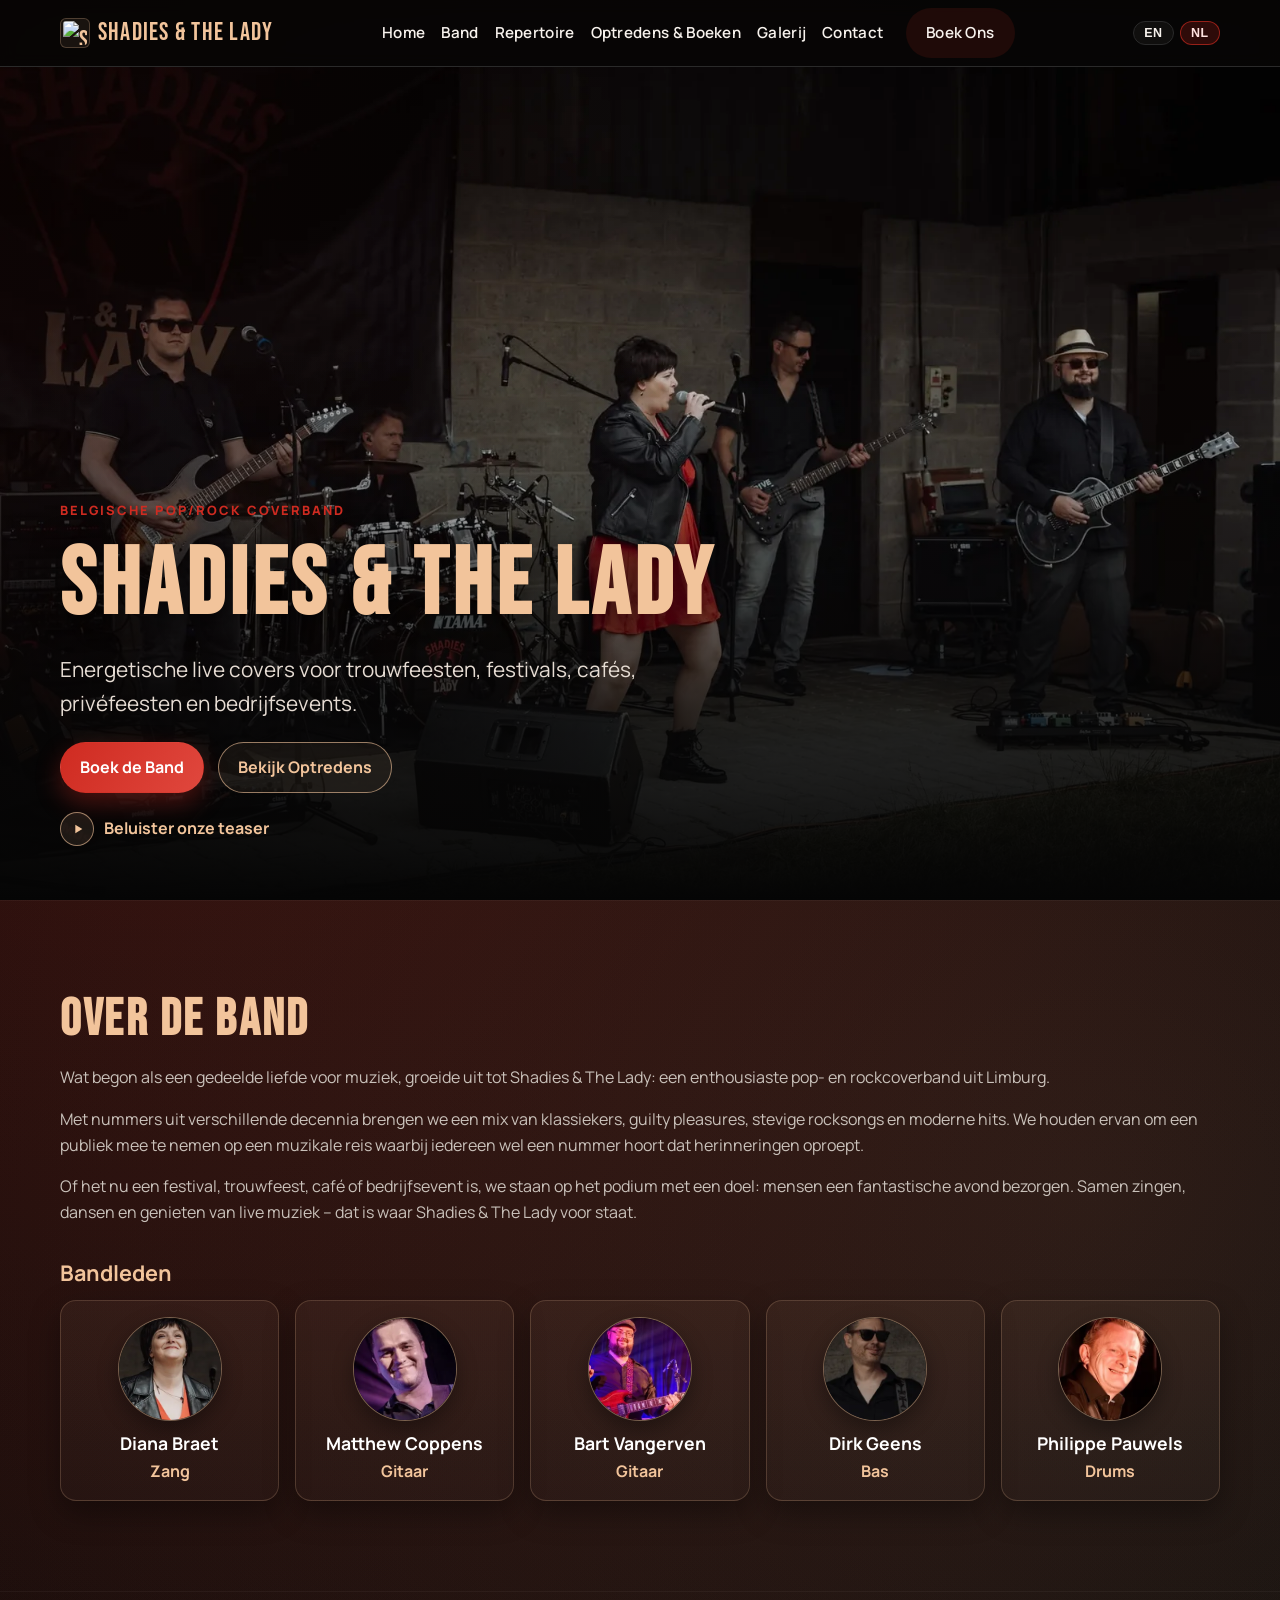
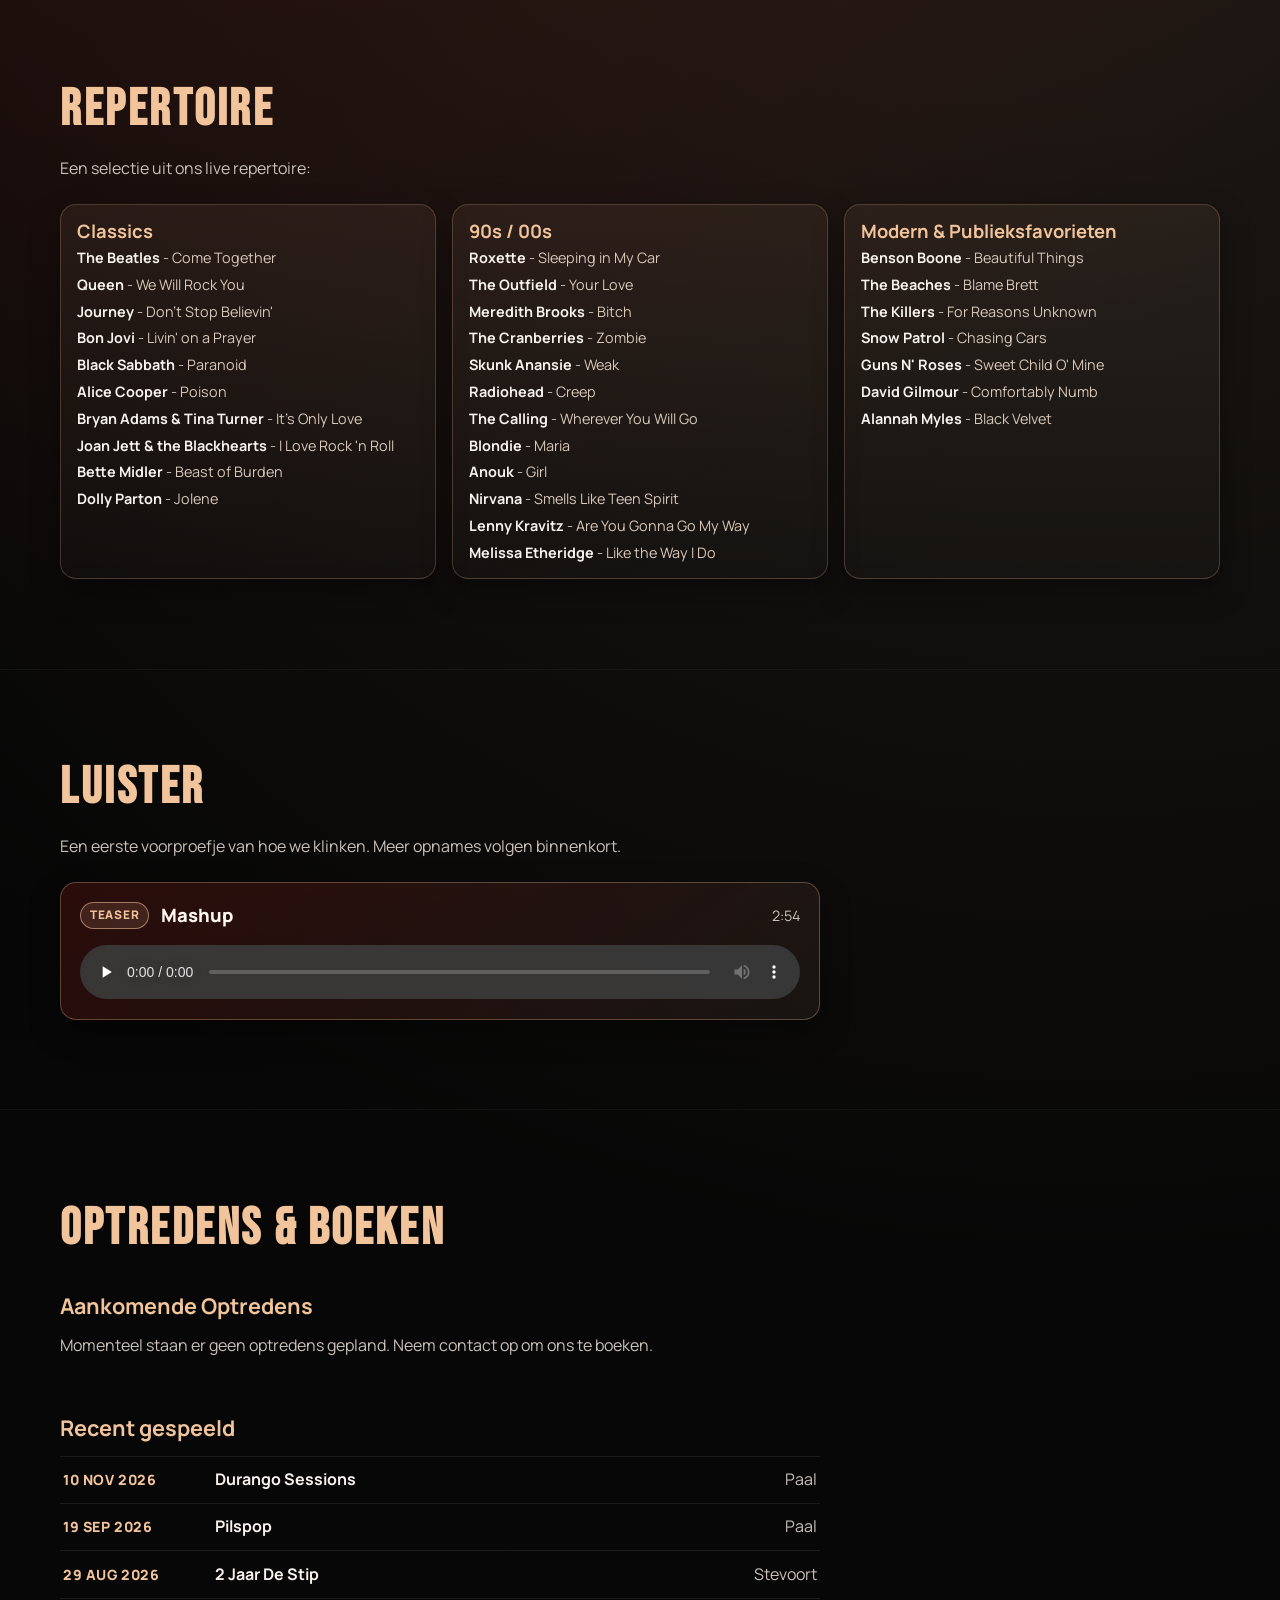
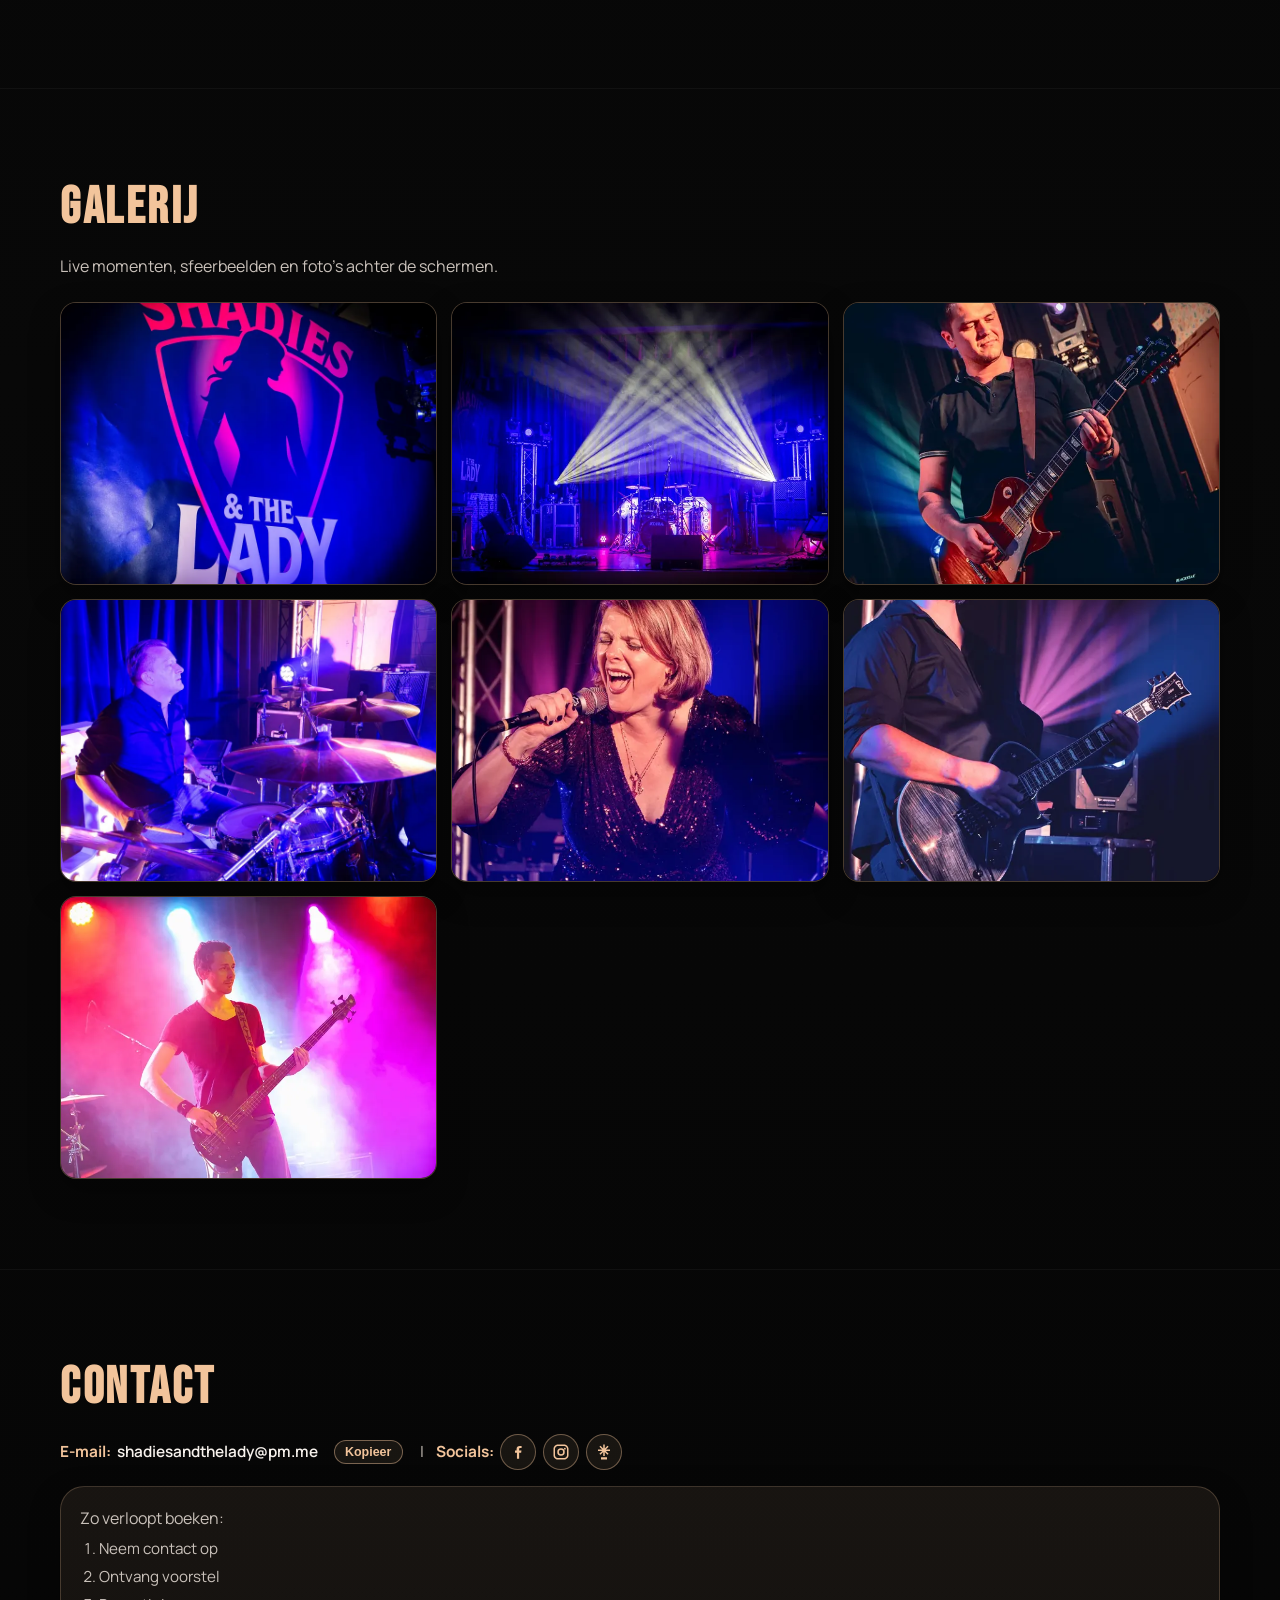
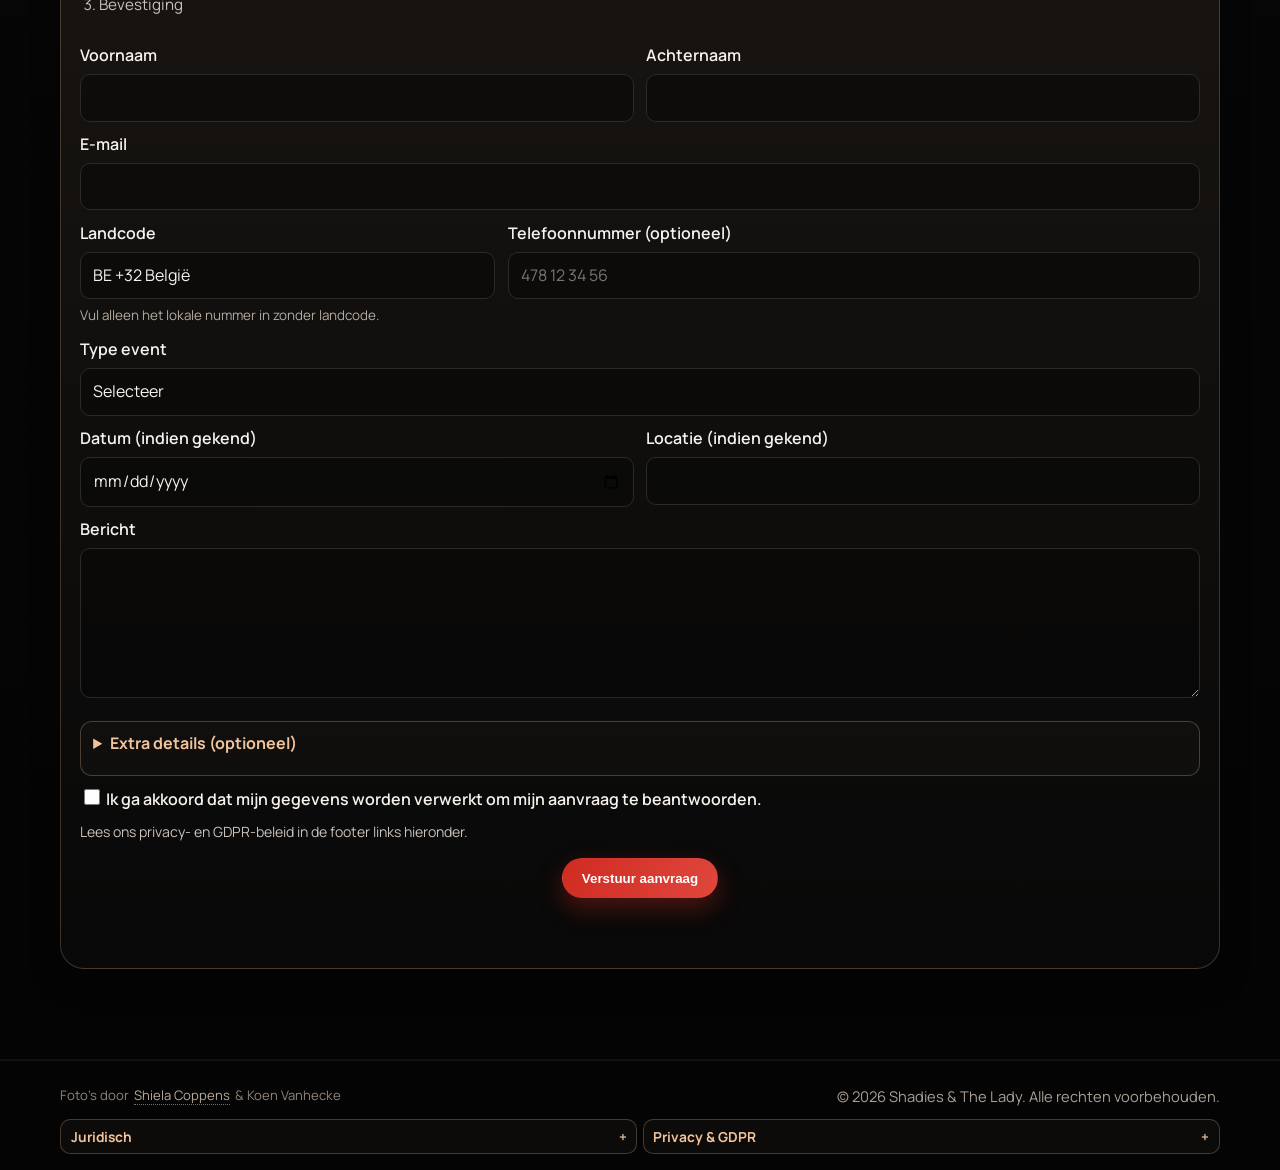
==== commit db4d325b: "Add files via upload" ====
--- a/index.html
+++ b/index.html
@@ -75,6 +75,8 @@
   <link rel="stylesheet" href="css/style.css" />
   <link rel="canonical" href="https://www.shadiesandthelady.be/" />
   <link rel="icon" type="image/png" sizes="32x32" href="assets/images/Shadies-and-the-lady_favicon.png" />
+  <link rel="icon" type="image/png" sizes="96x96" href="assets/images/favicon-96.png" />
+  <link rel="icon" type="image/png" sizes="192x192" href="assets/images/favicon-192.png" />
   <link rel="apple-touch-icon" href="assets/images/apple-touch-icon.png" />
 
   <script type="application/ld+json">
@@ -120,7 +122,7 @@
 <body>
   <header class="site-header">
     <div class="container nav-container">
-      <a class="brand" href="#home" aria-label="Ga naar home sectie" data-i18n-aria-label-key="brand.homeAria">
+      <a class="brand" href="#home" aria-label="Shadies &amp; The Lady – naar boven" data-i18n-aria-label-key="brand.homeAria">
         <img
           class="brand-logo"
           src="assets/images/Shadies-and-the-lady.svg"
@@ -189,6 +191,12 @@
             <a class="btn btn-primary" href="#contact" data-i18n-key="hero.ctaPrimary">Boek de Band</a>
             <a class="btn btn-secondary" href="#gigs-booking" data-i18n-key="hero.ctaSecondary">Bekijk Optredens</a>
           </div>
+          <a class="hero-listen" href="#listen" data-play-teaser>
+            <span class="hero-listen-icon" aria-hidden="true">
+              <svg viewBox="0 0 24 24" focusable="false"><path d="M8 5.5v13l10.5-6.5z" /></svg>
+            </span>
+            <span data-i18n-key="hero.listen">Beluister onze teaser</span>
+          </a>
         </div>
       </div>
     </section>
@@ -207,41 +215,41 @@
         <h3 class="subsection-title" data-i18n-key="band.membersTitle">Bandleden</h3>
 
         <div class="members-grid" id="membersGrid">
-          <article class="member-card member-toggle" data-member-id="diana" tabindex="0" role="button" aria-expanded="false" aria-controls="memberBioPanel">
+          <div class="member-card member-toggle" data-member-id="diana" tabindex="0" role="button" aria-expanded="false" aria-controls="memberBioPanel">
             <div class="member-photo member-photo-diana">
               <img src="assets/images/headshot-diana.webp" alt="Diana Braet" loading="lazy" />
             </div>
             <h4>Diana Braet</h4>
             <p data-i18n-key="role.singer">Zang</p>
-          </article>
-          <article class="member-card member-toggle" data-member-id="matthew" tabindex="0" role="button" aria-expanded="false" aria-controls="memberBioPanel">
+          </div>
+          <div class="member-card member-toggle" data-member-id="matthew" tabindex="0" role="button" aria-expanded="false" aria-controls="memberBioPanel">
             <div class="member-photo member-photo-matthew">
               <img src="assets/images/headshot-matthew.webp" alt="Matthew Coppens" loading="lazy" />
             </div>
             <h4>Matthew Coppens</h4>
             <p data-i18n-key="role.guitar">Gitaar</p>
-          </article>
-          <article class="member-card member-toggle" data-member-id="bart" tabindex="0" role="button" aria-expanded="false" aria-controls="memberBioPanel">
+          </div>
+          <div class="member-card member-toggle" data-member-id="bart" tabindex="0" role="button" aria-expanded="false" aria-controls="memberBioPanel">
             <div class="member-photo member-photo-bart">
               <img src="assets/images/headshot-bart.webp" alt="Bart Vangerven" loading="lazy" />
             </div>
             <h4>Bart Vangerven</h4>
             <p data-i18n-key="role.guitar">Gitaar</p>
-          </article>
-          <article class="member-card member-toggle" data-member-id="dirk" tabindex="0" role="button" aria-expanded="false" aria-controls="memberBioPanel">
+          </div>
+          <div class="member-card member-toggle" data-member-id="dirk" tabindex="0" role="button" aria-expanded="false" aria-controls="memberBioPanel">
             <div class="member-photo member-photo-dirk">
               <img src="assets/images/headshot-dirk.webp" alt="Dirk Geens" loading="lazy" />
             </div>
             <h4>Dirk Geens</h4>
             <p data-i18n-key="role.bass">Bas</p>
-          </article>
-          <article class="member-card member-toggle" data-member-id="philippe" tabindex="0" role="button" aria-expanded="false" aria-controls="memberBioPanel">
+          </div>
+          <div class="member-card member-toggle" data-member-id="philippe" tabindex="0" role="button" aria-expanded="false" aria-controls="memberBioPanel">
             <div class="member-photo member-photo-philippe">
               <img src="assets/images/headshot-philippe.webp" alt="Philippe Pauwels" loading="lazy" />
             </div>
             <h4>Philippe Pauwels</h4>
             <p data-i18n-key="role.drums">Drums</p>
-          </article>
+          </div>
 
         </div>
         <article id="memberBioPanel" class="member-bio-panel" hidden aria-live="polite">
@@ -305,6 +313,24 @@
       </div>
     </section>
 
+    <section id="listen" class="section reveal">
+      <div class="container">
+        <h2 data-i18n-key="listen.title">Luister</h2>
+        <p class="section-intro" data-i18n-key="listen.intro">Een eerste voorproefje van hoe we klinken. Meer opnames volgen binnenkort.</p>
+        <figure class="audio-card">
+          <figcaption class="audio-meta">
+            <span class="audio-badge" data-i18n-key="listen.badge">Teaser</span>
+            <span class="audio-title">Mashup</span>
+            <span class="audio-length">2:54</span>
+          </figcaption>
+          <!-- preload="none": the 4 MB file only downloads when someone presses play. -->
+          <audio id="teaserAudio" controls preload="none" src="assets/audio/shadies-and-the-lady-teaser.mp3">
+            <a href="assets/audio/shadies-and-the-lady-teaser.mp3" data-i18n-key="listen.fallback">Download de teaser (MP3)</a>
+          </audio>
+        </figure>
+      </div>
+    </section>
+
     <section id="gigs-booking" class="section reveal">
       <div class="container">
         <h2 data-i18n-key="gigsBooking.title">Optredens &amp; Boeken</h2>
@@ -411,7 +437,7 @@
           <span class="contact-direct-sep" aria-hidden="true">|</span>
           <div class="contact-direct-row">
             <strong data-i18n-key="contact.socialLabel">Socials:</strong>
-            <div class="social-links" role="list">
+            <div class="social-links">
               <a
               class="social-link"
               href="https://www.facebook.com/people/Shadies-The-Lady/61582410604672/"
--- a/css/style.css
+++ b/css/style.css
@@ -583,6 +583,91 @@
   grid-column: 1 / -1;
   margin: 0;
   color: var(--color-text-muted);
+}
+
+.hero-listen {
+  display: inline-flex;
+  align-items: center;
+  gap: 0.6rem;
+  margin-top: 1.2rem;
+  color: var(--color-primary);
+  font-weight: 700;
+  text-decoration: none;
+}
+
+.hero-listen-icon {
+  width: 34px;
+  height: 34px;
+  border-radius: 50%;
+  display: grid;
+  place-items: center;
+  border: 1px solid rgba(242, 196, 155, 0.6);
+  background: rgba(242, 196, 155, 0.1);
+  transition: background var(--ease), border-color var(--ease);
+}
+
+.hero-listen-icon svg {
+  width: 16px;
+  height: 16px;
+  margin-left: 2px;
+  fill: currentColor;
+}
+
+.hero-listen:hover .hero-listen-icon,
+.hero-listen:focus-visible .hero-listen-icon {
+  background: rgba(207, 43, 33, 0.35);
+  border-color: rgba(207, 43, 33, 0.75);
+}
+
+.audio-card {
+  margin: 0;
+  max-width: 760px;
+  display: grid;
+  gap: 0.9rem;
+  padding: 1.1rem 1.2rem 1.25rem;
+  border-radius: var(--radius-md);
+  border: 1px solid rgba(242, 196, 155, 0.3);
+  background: linear-gradient(145deg, rgba(207, 43, 33, 0.18), rgba(242, 196, 155, 0.06));
+  box-shadow: var(--shadow-soft);
+}
+
+.audio-meta {
+  display: flex;
+  align-items: center;
+  gap: 0.75rem;
+}
+
+.audio-badge {
+  padding: 0.2rem 0.55rem;
+  border-radius: 999px;
+  border: 1px solid rgba(242, 196, 155, 0.55);
+  background: rgba(242, 196, 155, 0.12);
+  color: var(--color-primary);
+  font-size: 0.74rem;
+  font-weight: 800;
+  letter-spacing: 0.06em;
+  text-transform: uppercase;
+}
+
+.audio-title {
+  color: #fff8f2;
+  font-weight: 800;
+  font-size: 1.15rem;
+}
+
+.audio-length {
+  margin-left: auto;
+  color: var(--color-text-muted);
+  font-size: 0.9rem;
+}
+
+.audio-card audio {
+  width: 100%;
+  color-scheme: dark;
+}
+
+.audio-card audio a {
+  color: var(--color-primary);
 }
 
 .gigs-recent {
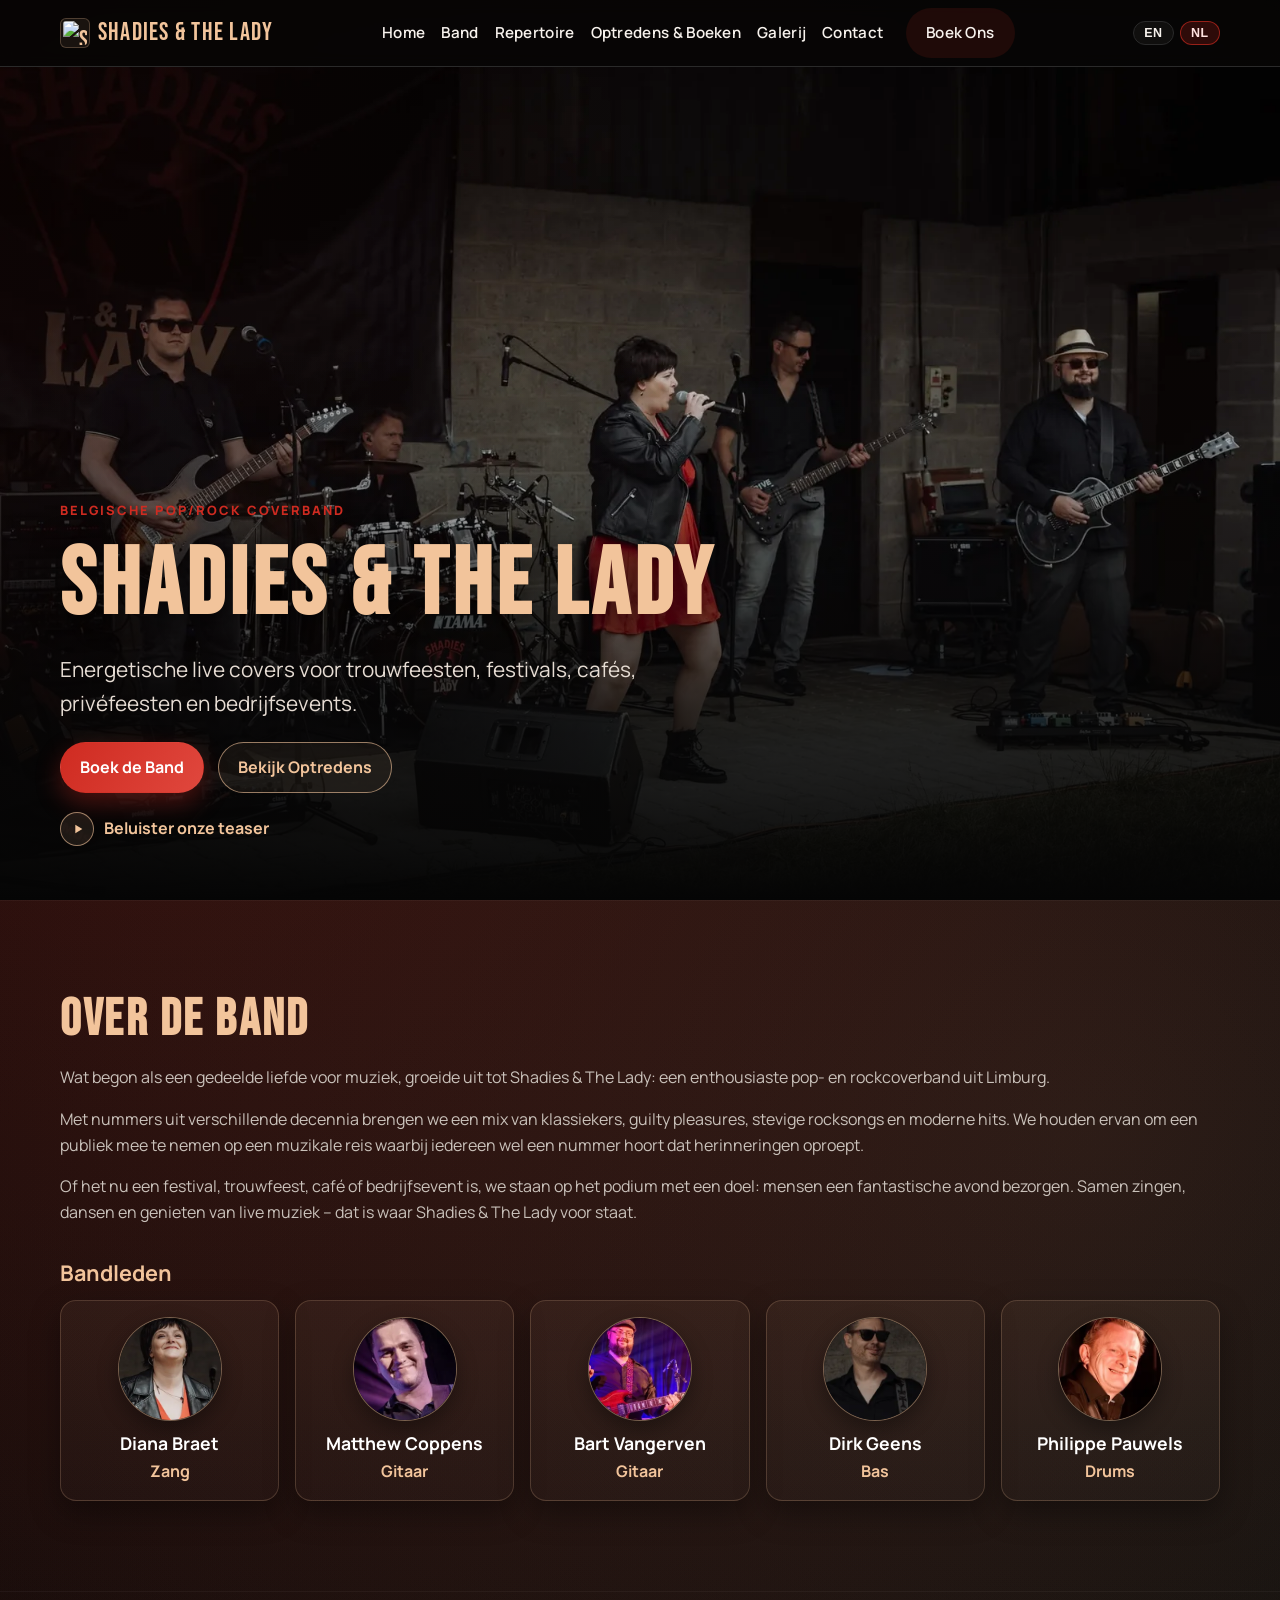
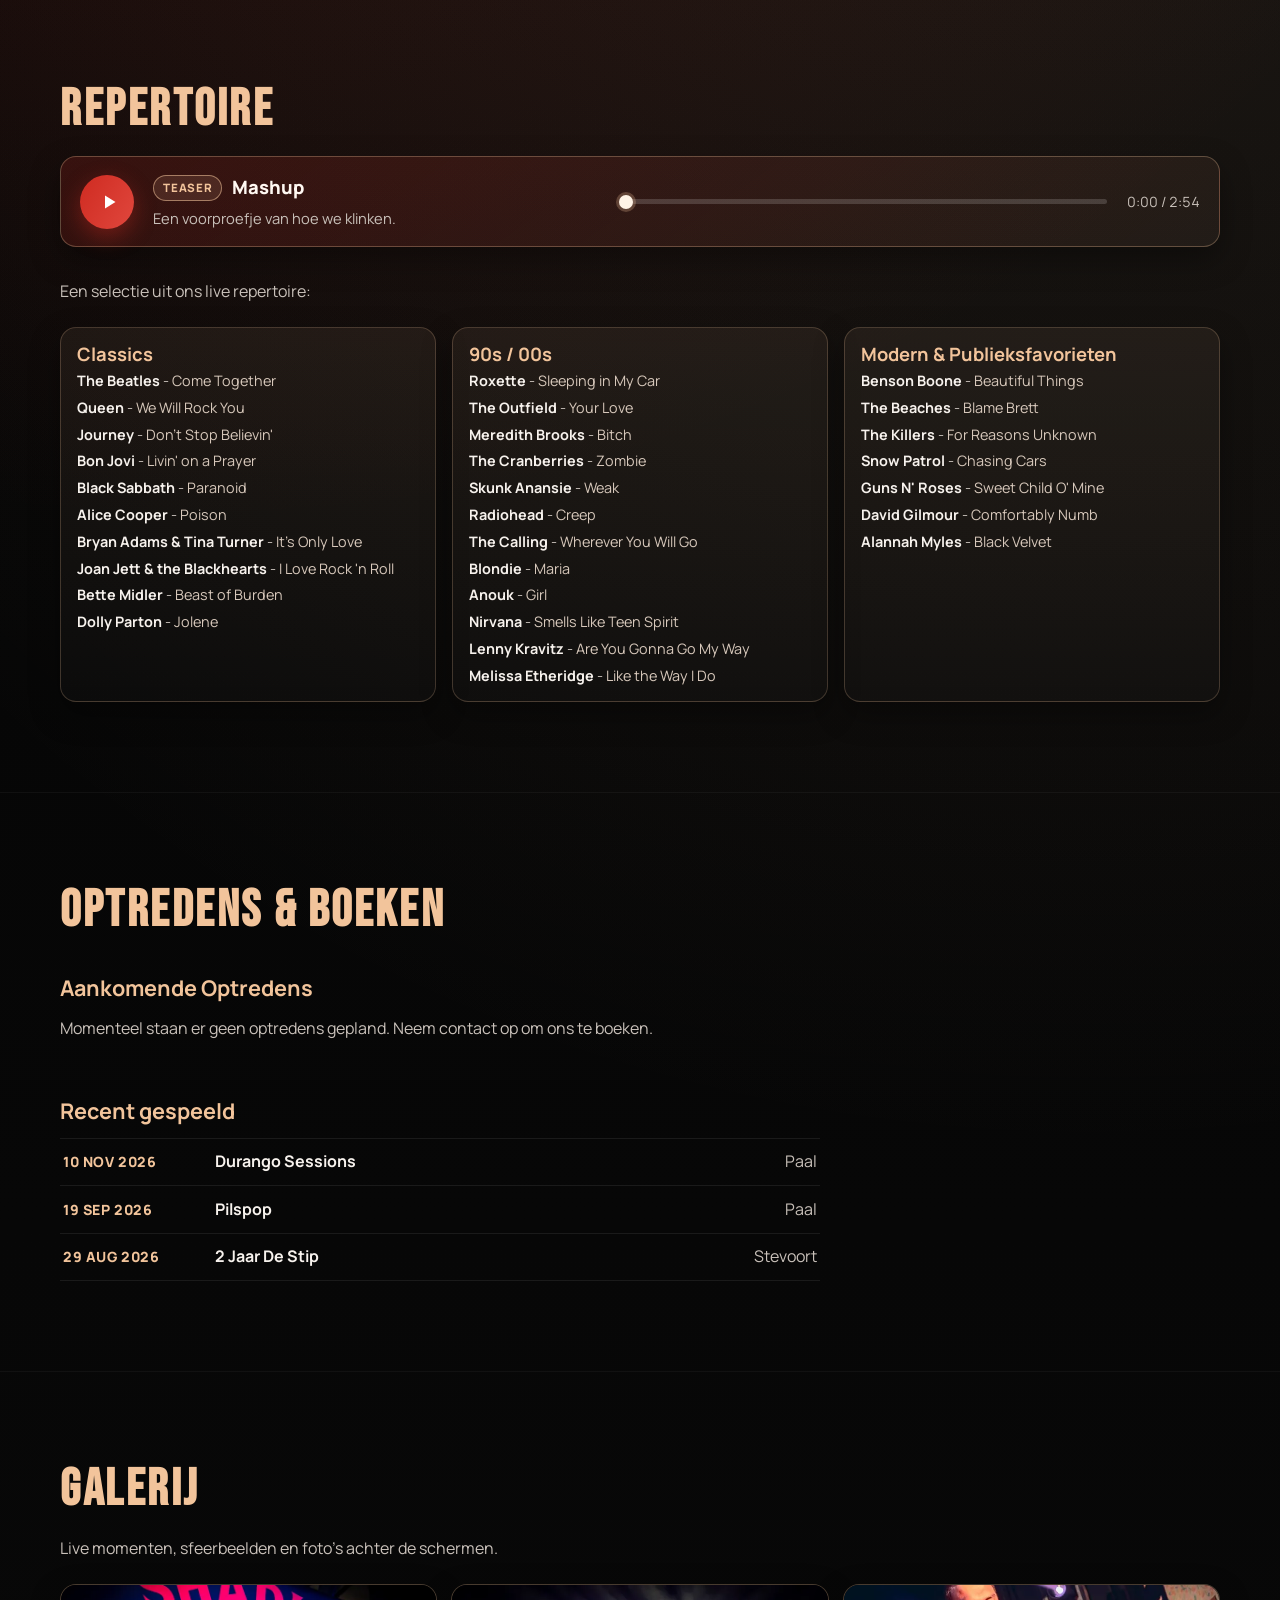
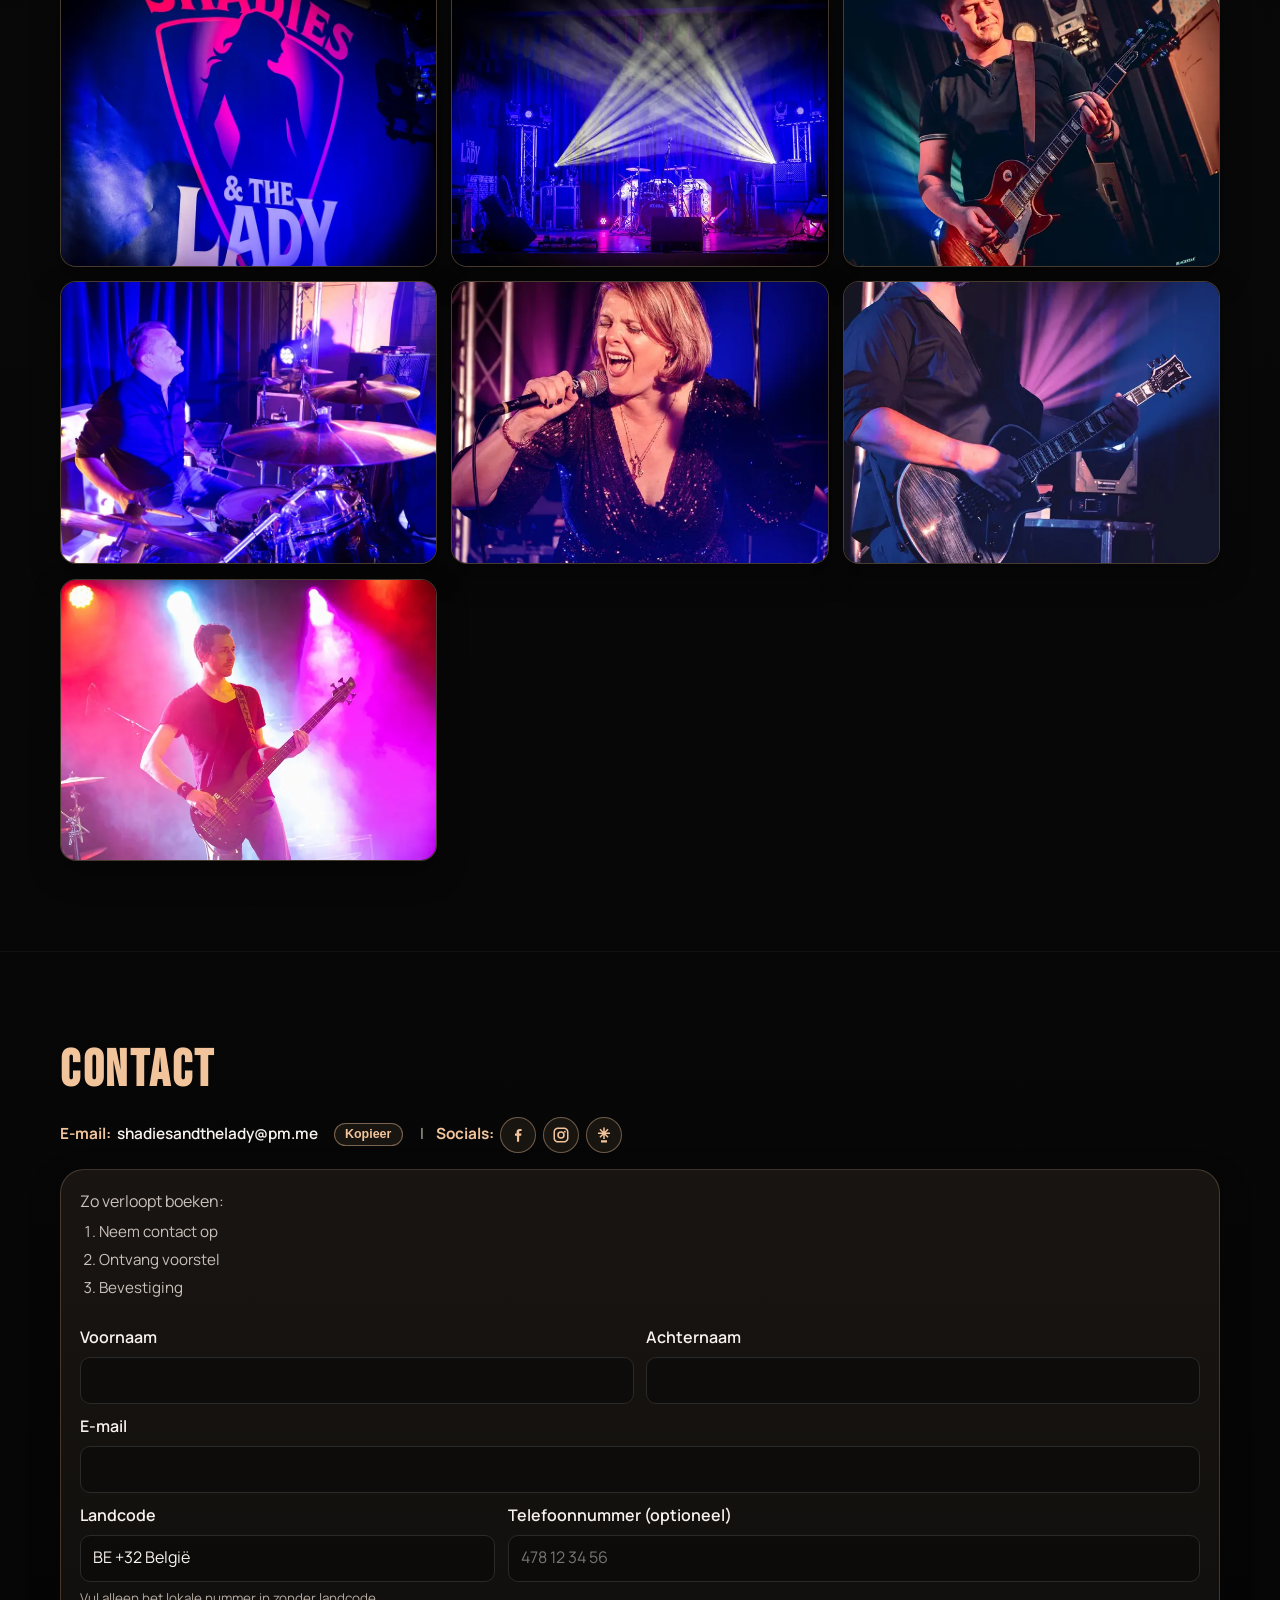
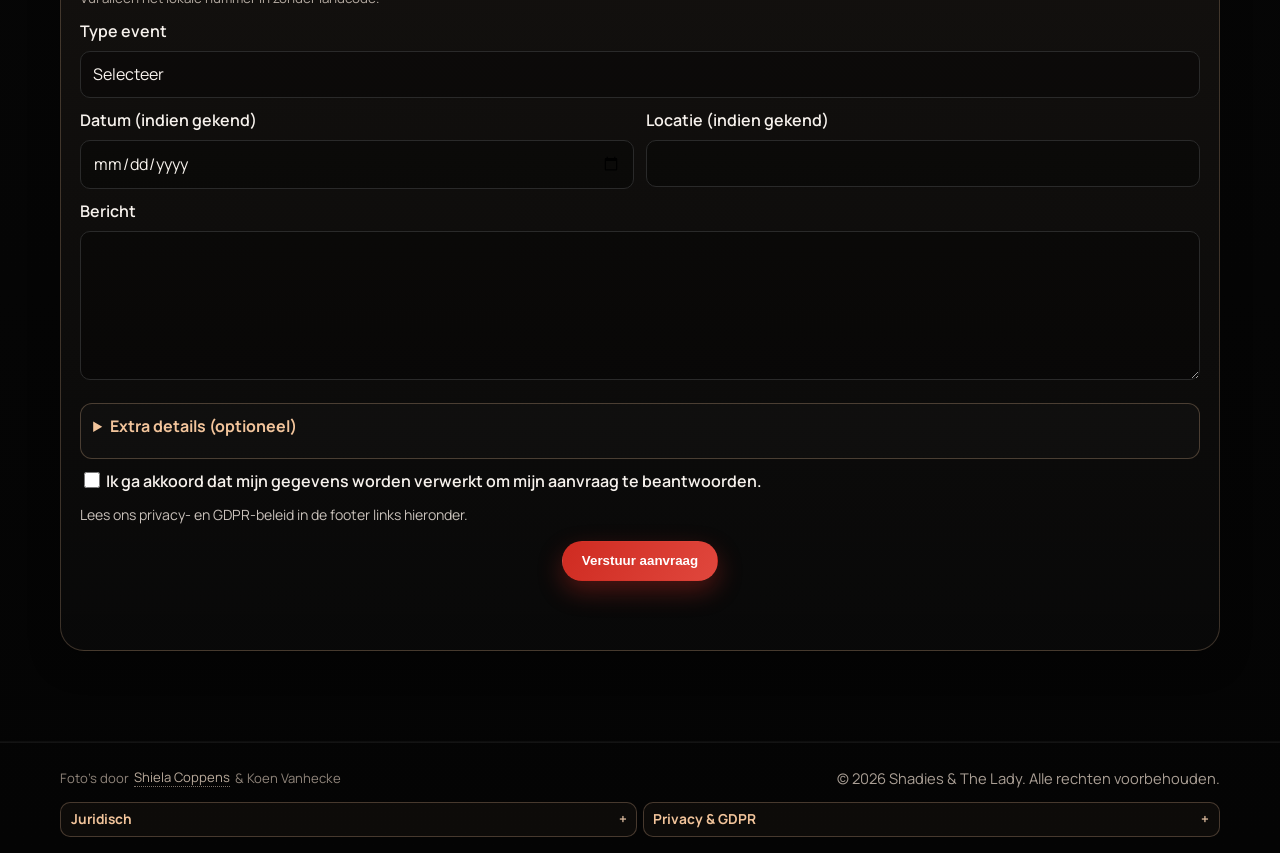
==== commit 570612b8: "Add files via upload" ====
--- a/index.html
+++ b/index.html
@@ -191,7 +191,7 @@
             <a class="btn btn-primary" href="#contact" data-i18n-key="hero.ctaPrimary">Boek de Band</a>
             <a class="btn btn-secondary" href="#gigs-booking" data-i18n-key="hero.ctaSecondary">Bekijk Optredens</a>
           </div>
-          <a class="hero-listen" href="#listen" data-play-teaser>
+          <a class="hero-listen" href="#teaser" data-play-teaser>
             <span class="hero-listen-icon" aria-hidden="true">
               <svg viewBox="0 0 24 24" focusable="false"><path d="M8 5.5v13l10.5-6.5z" /></svg>
             </span>
@@ -261,6 +261,42 @@
     <section id="repertoire" class="section reveal">
       <div class="container">
         <h2 data-i18n-key="repertoire.title">Repertoire</h2>
+
+        <!--
+          Teaser player. Without JavaScript the browser's own audio controls show;
+          script.js swaps them for the styled play button and progress bar.
+          preload="none": the 4 MB file only downloads when someone presses play.
+        -->
+        <div class="teaser-player" id="teaser" data-duration="174">
+          <button type="button" class="teaser-play" aria-label="Speel de teaser af">
+            <svg class="teaser-icon-play" viewBox="0 0 24 24" aria-hidden="true" focusable="false"><path d="M8 5.5v13l10.5-6.5z" /></svg>
+            <svg class="teaser-icon-pause" viewBox="0 0 24 24" aria-hidden="true" focusable="false"><path d="M7 5h3.5v14H7zM13.5 5H17v14h-3.5z" /></svg>
+          </button>
+          <div class="teaser-info">
+            <p class="teaser-heading">
+              <span class="audio-badge" data-i18n-key="listen.badge">Teaser</span>
+              <span class="teaser-title">Mashup</span>
+            </p>
+            <p class="teaser-sub" data-i18n-key="listen.intro">Een voorproefje van hoe we klinken.</p>
+          </div>
+          <div class="teaser-track">
+            <input
+              type="range"
+              class="teaser-progress"
+              min="0"
+              max="174"
+              step="0.1"
+              value="0"
+              aria-label="Positie in de teaser"
+              data-i18n-aria-label-key="listen.seek"
+            />
+            <span class="teaser-time">0:00 / 2:54</span>
+          </div>
+          <audio id="teaserAudio" controls preload="none" src="assets/audio/shadies-and-the-lady-teaser.mp3">
+            <a href="assets/audio/shadies-and-the-lady-teaser.mp3" data-i18n-key="listen.fallback">Download de teaser (MP3)</a>
+          </audio>
+        </div>
+
         <p class="section-intro" data-i18n-key="repertoire.intro">Een selectie uit ons live repertoire:</p>
         <div class="repertoire-grid">
           <article class="repertoire-card">
@@ -310,24 +346,6 @@
             </ul>
           </article>
         </div>
-      </div>
-    </section>
-
-    <section id="listen" class="section reveal">
-      <div class="container">
-        <h2 data-i18n-key="listen.title">Luister</h2>
-        <p class="section-intro" data-i18n-key="listen.intro">Een eerste voorproefje van hoe we klinken. Meer opnames volgen binnenkort.</p>
-        <figure class="audio-card">
-          <figcaption class="audio-meta">
-            <span class="audio-badge" data-i18n-key="listen.badge">Teaser</span>
-            <span class="audio-title">Mashup</span>
-            <span class="audio-length">2:54</span>
-          </figcaption>
-          <!-- preload="none": the 4 MB file only downloads when someone presses play. -->
-          <audio id="teaserAudio" controls preload="none" src="assets/audio/shadies-and-the-lady-teaser.mp3">
-            <a href="assets/audio/shadies-and-the-lady-teaser.mp3" data-i18n-key="listen.fallback">Download de teaser (MP3)</a>
-          </audio>
-        </figure>
       </div>
     </section>
 
--- a/css/style.css
+++ b/css/style.css
@@ -619,55 +619,183 @@
   border-color: rgba(207, 43, 33, 0.75);
 }
 
-.audio-card {
-  margin: 0;
-  max-width: 760px;
-  display: grid;
-  gap: 0.9rem;
-  padding: 1.1rem 1.2rem 1.25rem;
+/* Teaser player in the Repertoire section. */
+.teaser-player {
+  scroll-margin-top: 96px;
+  margin: 0.4rem 0 2rem;
+  display: grid;
+  grid-template-columns: auto minmax(0, 1fr) minmax(220px, 1.3fr);
+  align-items: center;
+  gap: 0.9rem 1.2rem;
+  padding: 1rem 1.2rem;
   border-radius: var(--radius-md);
   border: 1px solid rgba(242, 196, 155, 0.3);
   background: linear-gradient(145deg, rgba(207, 43, 33, 0.18), rgba(242, 196, 155, 0.06));
   box-shadow: var(--shadow-soft);
 }
 
-.audio-meta {
+/* Without JavaScript only the info and the browser's own player are shown. */
+.teaser-player:not(.is-enhanced) {
+  grid-template-columns: minmax(0, 1fr);
+}
+
+.teaser-player:not(.is-enhanced) .teaser-play,
+.teaser-player:not(.is-enhanced) .teaser-track {
+  display: none;
+}
+
+.teaser-player.is-enhanced audio {
+  display: none;
+}
+
+.teaser-player audio {
+  width: 100%;
+  color-scheme: dark;
+}
+
+.teaser-play {
+  width: 54px;
+  height: 54px;
+  border-radius: 50%;
+  border: 0;
+  display: grid;
+  place-items: center;
+  background: linear-gradient(120deg, var(--color-accent), #e0473d);
+  color: #fff;
+  box-shadow: 0 8px 22px rgba(207, 43, 33, 0.4);
+  cursor: pointer;
+  transition: transform var(--ease), box-shadow var(--ease);
+}
+
+.teaser-play:hover,
+.teaser-play:focus-visible {
+  transform: scale(1.06);
+  box-shadow: 0 10px 26px rgba(207, 43, 33, 0.55);
+}
+
+.teaser-play svg {
+  width: 24px;
+  height: 24px;
+  fill: currentColor;
+}
+
+.teaser-icon-play {
+  margin-left: 3px;
+}
+
+.teaser-icon-pause,
+.teaser-player.is-playing .teaser-icon-play {
+  display: none;
+}
+
+.teaser-player.is-playing .teaser-icon-pause {
+  display: block;
+}
+
+.teaser-info p {
+  margin: 0;
+}
+
+.teaser-heading {
   display: flex;
   align-items: center;
-  gap: 0.75rem;
+  gap: 0.6rem;
+}
+
+.teaser-title {
+  color: #fff8f2;
+  font-weight: 800;
+  font-size: 1.15rem;
+}
+
+.teaser-sub {
+  margin-top: 0.25rem !important;
+  font-size: 0.92rem;
 }
 
 .audio-badge {
-  padding: 0.2rem 0.55rem;
+  padding: 0.18rem 0.55rem;
   border-radius: 999px;
   border: 1px solid rgba(242, 196, 155, 0.55);
   background: rgba(242, 196, 155, 0.12);
   color: var(--color-primary);
-  font-size: 0.74rem;
+  font-size: 0.72rem;
   font-weight: 800;
   letter-spacing: 0.06em;
   text-transform: uppercase;
 }
 
-.audio-title {
-  color: #fff8f2;
-  font-weight: 800;
-  font-size: 1.15rem;
-}
-
-.audio-length {
-  margin-left: auto;
+.teaser-track {
+  display: flex;
+  align-items: center;
+  gap: 0.85rem;
+}
+
+.teaser-time {
+  flex: none;
+  min-width: 5.6em;
+  text-align: right;
   color: var(--color-text-muted);
-  font-size: 0.9rem;
-}
-
-.audio-card audio {
-  width: 100%;
-  color-scheme: dark;
-}
-
-.audio-card audio a {
-  color: var(--color-primary);
+  font-size: 0.88rem;
+  font-variant-numeric: tabular-nums;
+}
+
+/* Progress bar: gold fill up to --progress, set by script.js. */
+.teaser-progress {
+  --progress: 0%;
+  flex: 1;
+  min-width: 0;
+  height: 18px;
+  margin: 0;
+  background: transparent;
+  cursor: pointer;
+  -webkit-appearance: none;
+  appearance: none;
+}
+
+.teaser-progress::-webkit-slider-runnable-track {
+  height: 5px;
+  border-radius: 999px;
+  background: linear-gradient(90deg, var(--color-primary) var(--progress), rgba(255, 255, 255, 0.16) var(--progress));
+}
+
+.teaser-progress::-moz-range-track {
+  height: 5px;
+  border-radius: 999px;
+  background: rgba(255, 255, 255, 0.16);
+}
+
+.teaser-progress::-moz-range-progress {
+  height: 5px;
+  border-radius: 999px;
+  background: var(--color-primary);
+}
+
+.teaser-progress::-webkit-slider-thumb {
+  -webkit-appearance: none;
+  appearance: none;
+  width: 14px;
+  height: 14px;
+  margin-top: -4.5px;
+  border-radius: 50%;
+  border: 0;
+  background: #fff3e6;
+  box-shadow: 0 0 0 3px rgba(242, 196, 155, 0.25);
+}
+
+.teaser-progress::-moz-range-thumb {
+  width: 14px;
+  height: 14px;
+  border-radius: 50%;
+  border: 0;
+  background: #fff3e6;
+  box-shadow: 0 0 0 3px rgba(242, 196, 155, 0.25);
+}
+
+.teaser-progress:focus-visible {
+  outline: 2px solid var(--color-primary);
+  outline-offset: 4px;
+  border-radius: 999px;
 }
 
 .gigs-recent {
@@ -1634,6 +1762,15 @@
     order: 0;
   }
 
+  .teaser-player.is-enhanced {
+    grid-template-columns: auto minmax(0, 1fr);
+    padding: 0.95rem 1rem;
+  }
+
+  .teaser-track {
+    grid-column: 1 / -1;
+  }
+
   .footer-bottom {
     gap: 0.55rem;
   }
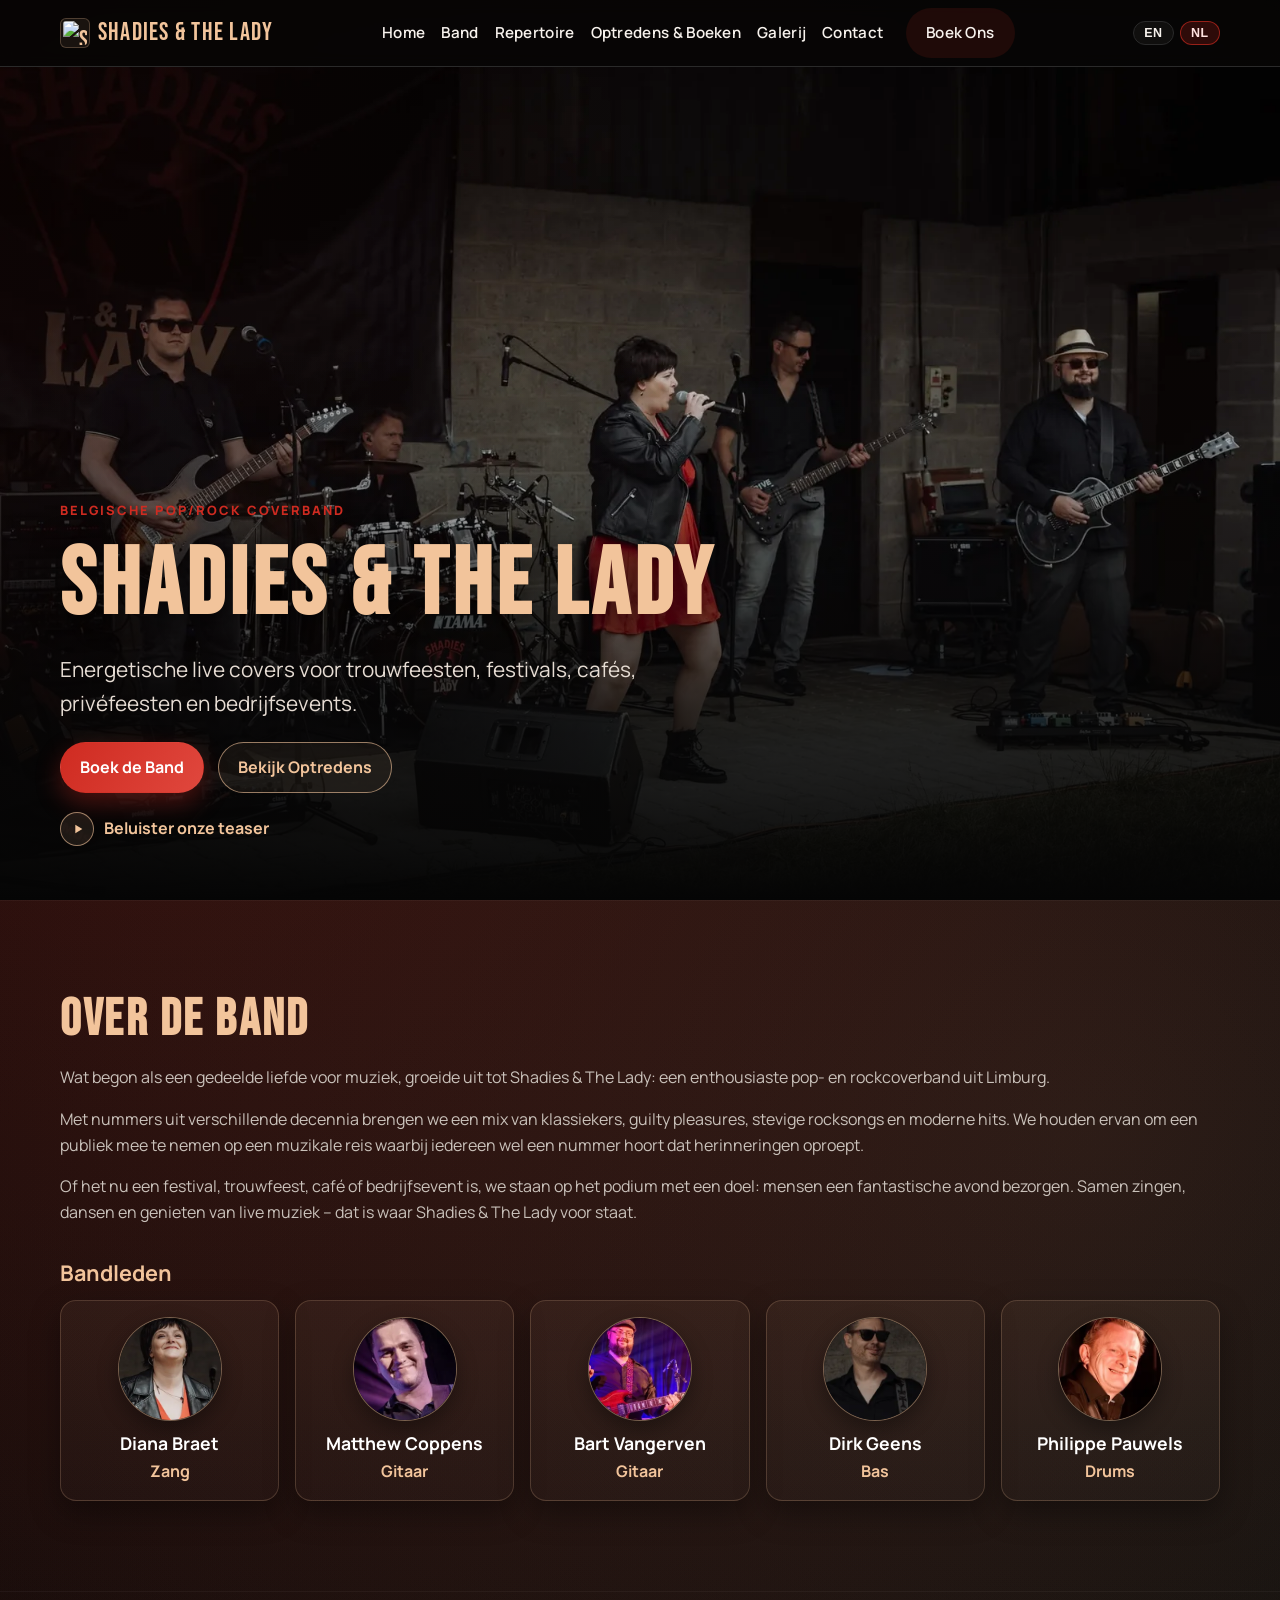
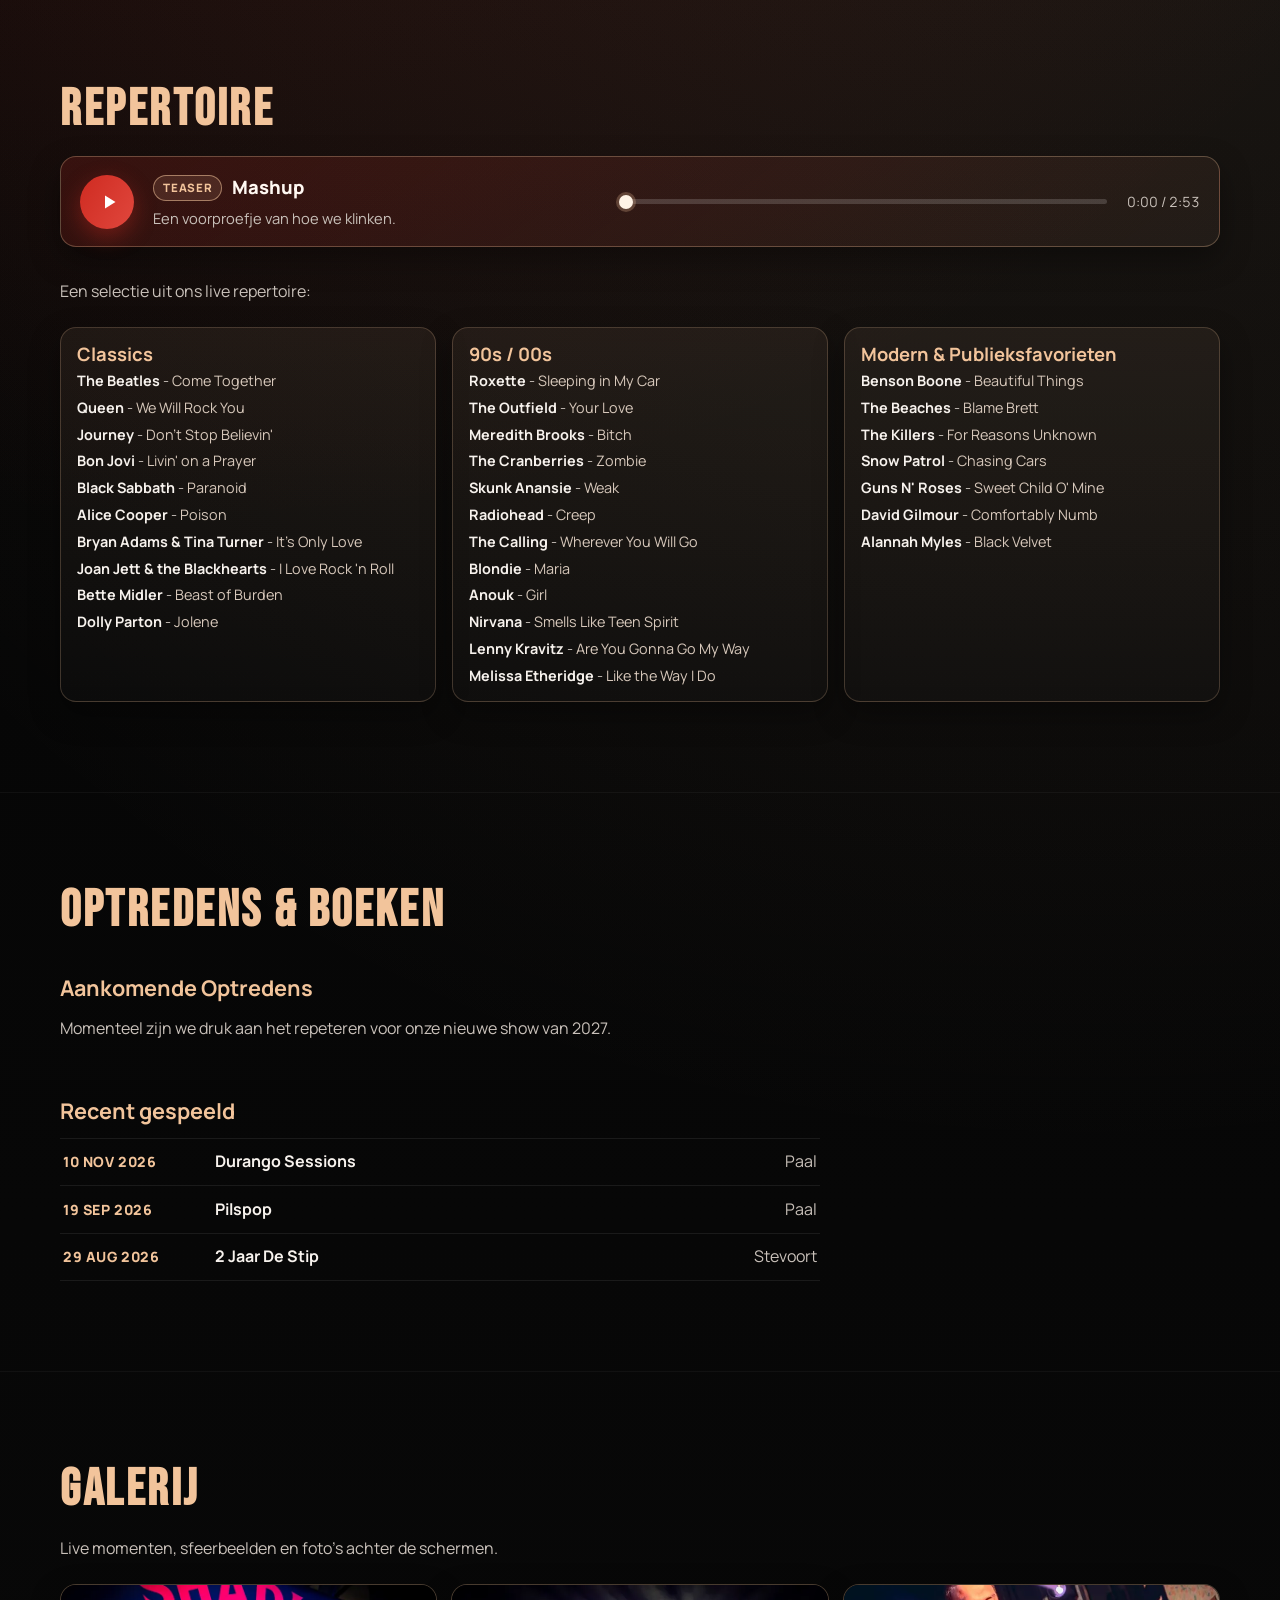
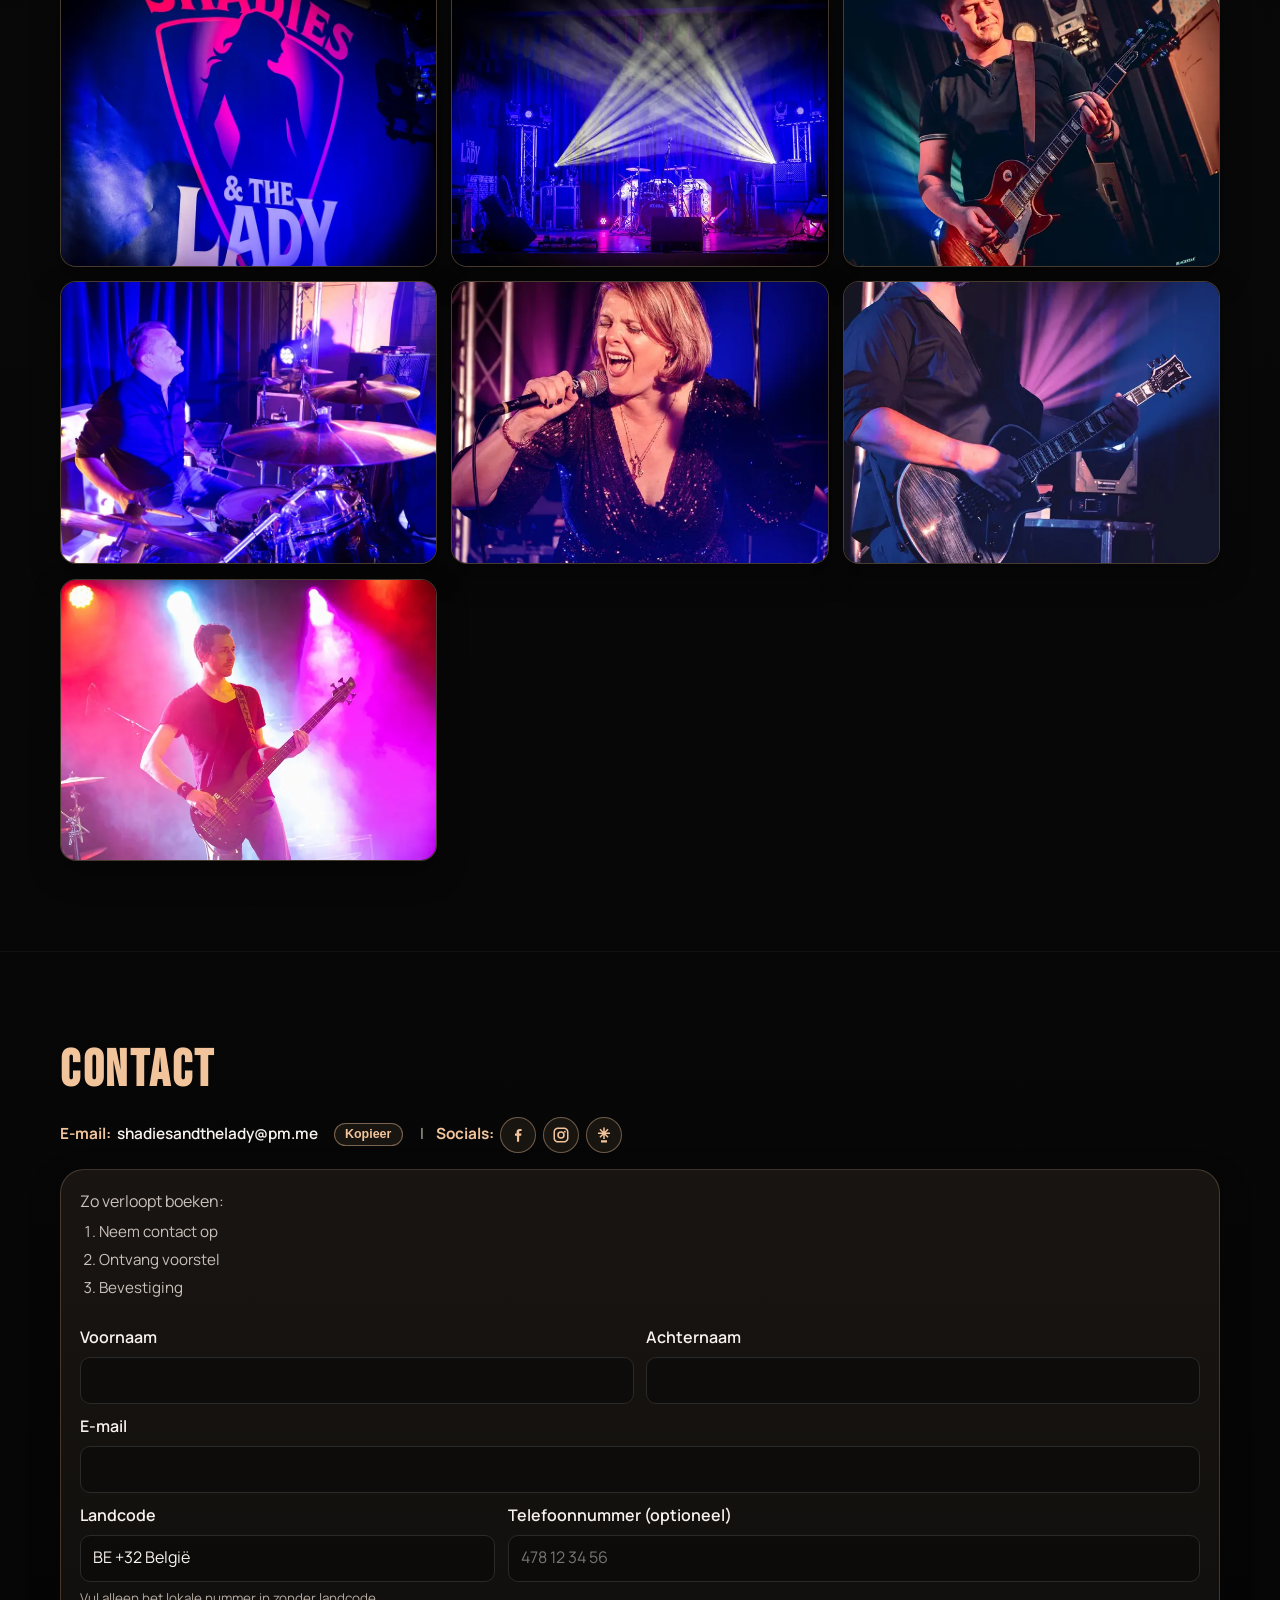
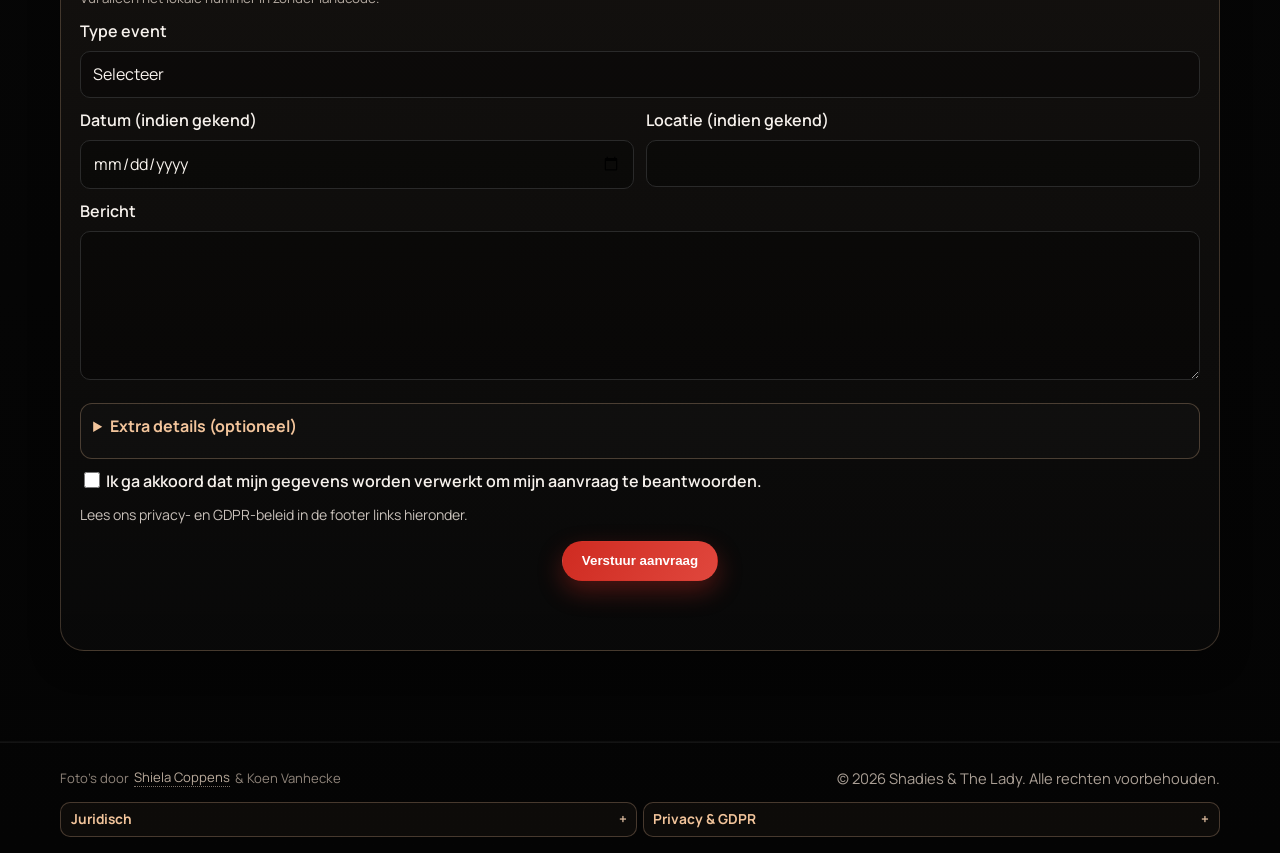
==== commit 16c81bd9: "Add files via upload" ====
--- a/index.html
+++ b/index.html
@@ -267,7 +267,7 @@
           script.js swaps them for the styled play button and progress bar.
           preload="none": the 4 MB file only downloads when someone presses play.
         -->
-        <div class="teaser-player" id="teaser" data-duration="174">
+        <div class="teaser-player" id="teaser" data-duration="173">
           <button type="button" class="teaser-play" aria-label="Speel de teaser af">
             <svg class="teaser-icon-play" viewBox="0 0 24 24" aria-hidden="true" focusable="false"><path d="M8 5.5v13l10.5-6.5z" /></svg>
             <svg class="teaser-icon-pause" viewBox="0 0 24 24" aria-hidden="true" focusable="false"><path d="M7 5h3.5v14H7zM13.5 5H17v14h-3.5z" /></svg>
@@ -284,13 +284,13 @@
               type="range"
               class="teaser-progress"
               min="0"
-              max="174"
+              max="173"
               step="0.1"
               value="0"
               aria-label="Positie in de teaser"
               data-i18n-aria-label-key="listen.seek"
             />
-            <span class="teaser-time">0:00 / 2:54</span>
+            <span class="teaser-time">0:00 / 2:53</span>
           </div>
           <audio id="teaserAudio" controls preload="none" src="assets/audio/shadies-and-the-lady-teaser.mp3">
             <a href="assets/audio/shadies-and-the-lady-teaser.mp3" data-i18n-key="listen.fallback">Download de teaser (MP3)</a>
